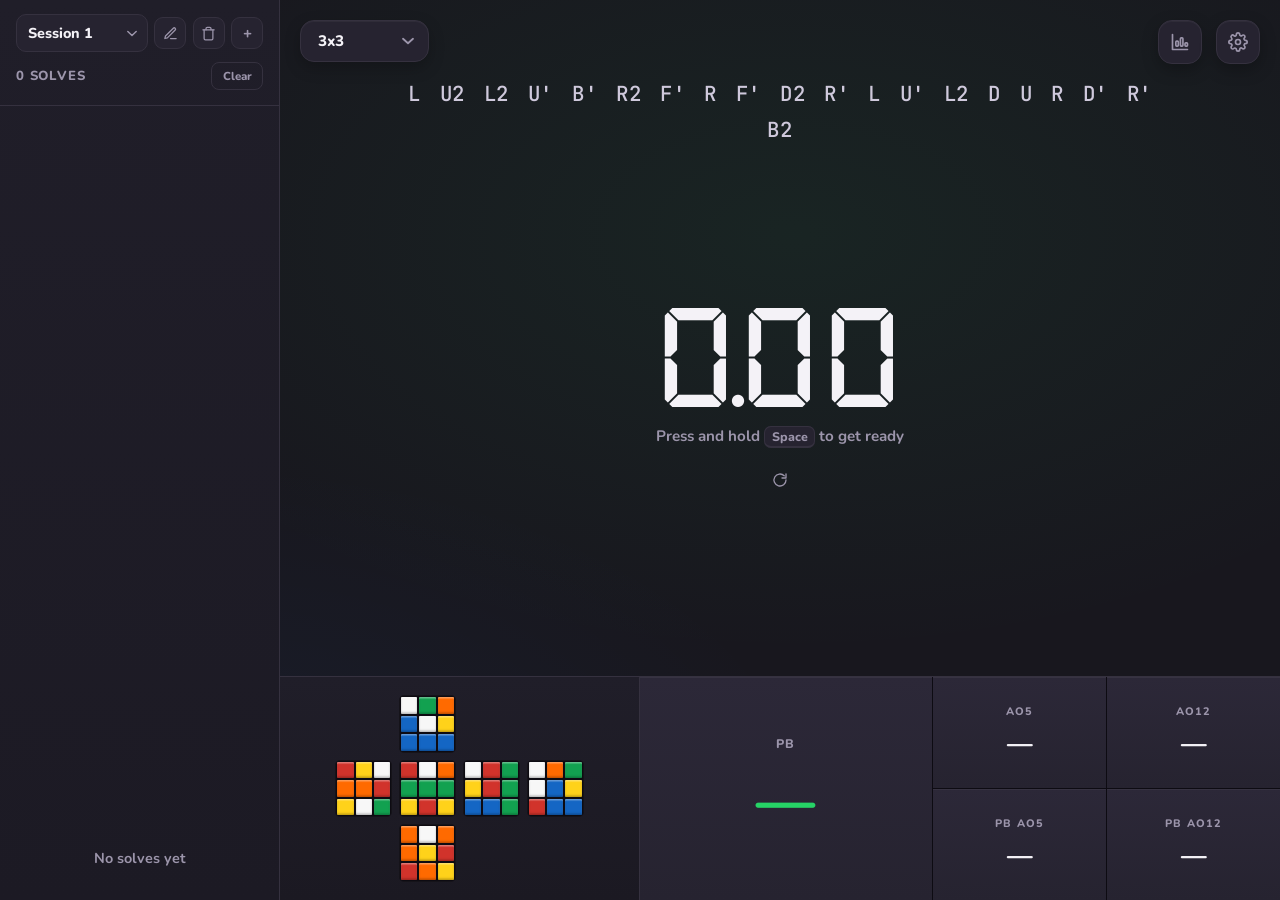
==== index.html @ 226c6c63 "Add Pyraminx and Skewb scramble previews Both use permutation engines derived from a geometric 3D mo" ====
<!DOCTYPE html>
<html lang="en">
<head>
  <meta charset="UTF-8" />
  <meta name="viewport" content="width=device-width, initial-scale=1.0" />
  <meta name="theme-color" content="#18171e" />
  <title>Cube Timer</title>
  <link rel="icon" href="data:image/svg+xml,%3Csvg xmlns='http://www.w3.org/2000/svg' viewBox='0 0 32 32'%3E%3Crect width='32' height='32' rx='7' fill='%2318171e'/%3E%3Crect x='6' y='6' width='8.5' height='8.5' rx='2' fill='%23e5463b'/%3E%3Crect x='17.5' y='6' width='8.5' height='8.5' rx='2' fill='%2318b45f'/%3E%3Crect x='6' y='17.5' width='8.5' height='8.5' rx='2' fill='%232b7fff'/%3E%3Crect x='17.5' y='17.5' width='8.5' height='8.5' rx='2' fill='%23ffd21a'/%3E%3C/svg%3E" />
  <link rel="preconnect" href="https://fonts.googleapis.com" />
  <link rel="preconnect" href="https://fonts.gstatic.com" crossorigin />
  <link href="https://fonts.googleapis.com/css2?family=JetBrains+Mono:wght@400;500&family=Nunito:wght@400;600;700;800;900&display=swap" rel="stylesheet" />
  <link rel="stylesheet" href="style.css?v=20" />
</head>
<body>
  <!-- Stats page link -->
  <a class="stats-link" href="stats.html" aria-label="Statistics" title="Statistics">
    <svg viewBox="0 0 24 24" fill="none" stroke-width="2" stroke-linecap="round" stroke-linejoin="round"><path d="M3 3v18h18"/><rect x="7" y="11" width="3" height="6" rx="1"/><rect x="12.5" y="7" width="3" height="10" rx="1"/><rect x="18" y="13" width="3" height="4" rx="1"/></svg>
  </a>

  <!-- Options -->
  <button class="settings-toggle" id="settings-toggle" type="button" aria-label="Options" title="Options">
    <svg viewBox="0 0 24 24" fill="none" stroke-width="2" stroke-linecap="round" stroke-linejoin="round"><circle cx="12" cy="12" r="3"/><path d="M19.4 15a1.65 1.65 0 0 0 .33 1.82l.06.06a2 2 0 1 1-2.83 2.83l-.06-.06a1.65 1.65 0 0 0-1.82-.33 1.65 1.65 0 0 0-1 1.51V21a2 2 0 0 1-4 0v-.09A1.65 1.65 0 0 0 9 19.4a1.65 1.65 0 0 0-1.82.33l-.06.06a2 2 0 1 1-2.83-2.83l.06-.06a1.65 1.65 0 0 0 .33-1.82 1.65 1.65 0 0 0-1.51-1H3a2 2 0 0 1 0-4h.09A1.65 1.65 0 0 0 4.6 9a1.65 1.65 0 0 0-.33-1.82l-.06-.06a2 2 0 1 1 2.83-2.83l.06.06a1.65 1.65 0 0 0 1.82.33H9a1.65 1.65 0 0 0 1-1.51V3a2 2 0 0 1 4 0v.09a1.65 1.65 0 0 0 1 1.51 1.65 1.65 0 0 0 1.82-.33l.06-.06a2 2 0 1 1 2.83 2.83l-.06.06a1.65 1.65 0 0 0-.33 1.82V9a1.65 1.65 0 0 0 1.51 1H21a2 2 0 0 1 0 4h-.09a1.65 1.65 0 0 0-1.51 1z"/></svg>
  </button>
  <div class="modal-backdrop settings-modal" id="settings-panel" hidden>
    <div class="modal" role="dialog" aria-modal="true">
      <button class="modal-close" id="settings-close" type="button" aria-label="Close">×</button>
      <h2 class="modal-title">Options</h2>

      <div class="opt-group">
        <span class="opt-group-label">Input</span>
        <label class="opt">
          <span>Manual time entry</span>
          <input type="checkbox" id="opt-manual" />
          <span class="switch"></span>
        </label>
      </div>

      <div class="opt-group">
        <span class="opt-group-label">Solving</span>
        <label class="opt">
          <span>Hide interface during solve</span>
          <input type="checkbox" id="opt-hide-ui" />
          <span class="switch"></span>
        </label>
        <label class="opt">
          <span>Hide timer during solve</span>
          <input type="checkbox" id="opt-hide-timer" />
          <span class="switch"></span>
        </label>
      </div>

      <div class="opt-group">
        <span class="opt-group-label">Statistics</span>
        <label class="opt">
          <span>Show Ao50</span>
          <input type="checkbox" id="opt-show-ao50" />
          <span class="switch"></span>
        </label>
        <label class="opt">
          <span>Show Ao100</span>
          <input type="checkbox" id="opt-show-ao100" />
          <span class="switch"></span>
        </label>
      </div>
    </div>
  </div>

  <!-- Left sidebar: solves -->
  <aside class="sidebar" id="sidebar" aria-label="Solve history">
    <div class="sidebar-header">
      <div class="session-row">
        <select class="session-select" id="session-select" aria-label="Session"></select>
        <button class="session-btn" id="session-rename" type="button" title="Rename session" aria-label="Rename session">
          <svg viewBox="0 0 24 24" fill="none" stroke-width="2" stroke-linecap="round" stroke-linejoin="round"><path d="M12 20h9"/><path d="M16.5 3.5a2.12 2.12 0 0 1 3 3L7 19l-4 1 1-4z"/></svg>
        </button>
        <button class="session-btn danger" id="session-delete" type="button" title="Delete session" aria-label="Delete session">
          <svg viewBox="0 0 24 24" fill="none" stroke-width="2" stroke-linecap="round" stroke-linejoin="round"><path d="M3 6h18"/><path d="M8 6V4a2 2 0 0 1 2-2h4a2 2 0 0 1 2 2v2m3 0v14a2 2 0 0 1-2 2H7a2 2 0 0 1-2-2V6"/></svg>
        </button>
        <button class="session-btn" id="session-new" type="button" title="New session" aria-label="New session">+</button>
      </div>
      <div class="sidebar-sub">
        <span class="sidebar-count"><span id="sidebar-count">0</span> solves</span>
        <button class="clear-all" id="clear-all" type="button">Clear</button>
      </div>
    </div>
    <ul class="solve-list" id="solve-list"></ul>
    <p class="solve-empty" id="solve-empty">No solves yet</p>
  </aside>

  <div class="main-col">
    <main class="app">
      <select class="puzzle-select" id="puzzle-select" aria-label="Puzzle"></select>
      <section class="scramble" id="scramble" aria-label="Scramble"></section>

      <div class="timer-wrap">
        <div class="timer" id="timer">0.00</div>
        <p class="hint" id="hint">Press and hold <kbd>Space</kbd> to get ready</p>
        <div class="manual-entry" id="manual-entry">
          <input class="manual-input" id="manual-input" type="text" inputmode="decimal" autocomplete="off" placeholder="0.00" aria-label="Enter time" />
          <span class="manual-hint">Type a time, press <kbd>Enter</kbd> · e.g. 3415 → 34.15</span>
        </div>
        <button class="new-scramble" id="new-scramble" type="button" aria-label="New scramble" title="New scramble">
        <svg viewBox="0 0 24 24" fill="none" stroke-width="2" stroke-linecap="round" stroke-linejoin="round"><path d="M21 12a9 9 0 1 1-2.64-6.36"/><path d="M21 3v6h-6"/></svg>
      </button>
      </div>
    </main>

    <!-- Bottom dock -->
    <footer class="dock">
      <!-- Section 1: cube preview -->
      <section class="dock-preview" aria-label="Scramble preview">
        <div class="preview-inner" id="preview"></div>
      </section>

      <!-- Section 2: stats -->
      <section class="dock-stats" aria-label="Statistics">
        <div class="stat stat-pb" style="--outline: var(--c-F)">
          <span class="stat-label">PB</span>
          <span class="stat-value" id="stat-best">—</span>
        </div>
        <div class="stat-grid" id="stat-grid">
          <div class="stat" style="--outline: var(--c-B)">
            <span class="stat-label">ao5</span>
            <span class="stat-value" id="stat-ao5">—</span>
          </div>
          <div class="stat" style="--outline: var(--c-L)">
            <span class="stat-label">ao12</span>
            <span class="stat-value" id="stat-ao12">—</span>
          </div>
          <div class="stat card-ao50" style="--outline: var(--c-D)">
            <span class="stat-label">ao50</span>
            <span class="stat-value" id="stat-ao50">—</span>
          </div>
          <div class="stat card-ao100" style="--outline: var(--c-R)">
            <span class="stat-label">ao100</span>
            <span class="stat-value" id="stat-ao100">—</span>
          </div>
          <div class="stat" style="--outline: var(--c-B)">
            <span class="stat-label">PB ao5</span>
            <span class="stat-value" id="stat-pb-ao5">—</span>
          </div>
          <div class="stat" style="--outline: var(--c-L)">
            <span class="stat-label">PB ao12</span>
            <span class="stat-value" id="stat-pb-ao12">—</span>
          </div>
          <div class="stat card-ao50" style="--outline: var(--c-D)">
            <span class="stat-label">PB ao50</span>
            <span class="stat-value" id="stat-pb-ao50">—</span>
          </div>
          <div class="stat card-ao100" style="--outline: var(--c-R)">
            <span class="stat-label">PB ao100</span>
            <span class="stat-value" id="stat-pb-ao100">—</span>
          </div>
        </div>
      </section>
    </footer>
  </div>

  <!-- Scramble / preview modal -->
  <div class="modal-backdrop" id="scramble-modal" hidden>
    <div class="modal" role="dialog" aria-modal="true">
      <button class="modal-close" id="modal-close" type="button" aria-label="Close">×</button>
      <h3 class="modal-title" id="modal-title"></h3>
      <div class="modal-scramble" id="modal-scramble"></div>
      <div class="modal-preview" id="modal-preview"></div>
    </div>
  </div>

  <script src="script.js?v=16"></script>
</body>
</html>
---- style.css ----
@font-face {
  font-family: "DSEG7";
  src: url("fonts/DSEG7Classic-Bold.woff2") format("woff2");
  font-weight: 700;
  font-display: swap;
}

@font-face {
  font-family: "DSEG7";
  src: url("fonts/DSEG7Classic-Regular.woff2") format("woff2");
  font-weight: 400;
  font-display: swap;
}

:root {
  /* Warm charcoal surfaces */
  --bg: #18171e;
  --panel: #201e29;
  --card: #262330;
  --card-2: #2c2838;
  --border: #35313f;
  --border-strong: #4a4557;
  --fg: #f4f2f7;
  --muted: #9c95ab;

  --ready: #26d366;
  --running: #f4f2f7;
  --danger: #ff5c5c;
  --warn: #ffb020;

  --sidebar-w: 280px;
  --dock-h: 224px;

  /* Cube colors (also used as playful accents) */
  --c-U: #f7f7f7;
  --c-R: #e5463b;
  --c-F: #18b45f;
  --c-D: #ffd21a;
  --c-L: #ff7a1a;
  --c-B: #2b7fff;

  --bounce: cubic-bezier(0.34, 1.56, 0.64, 1);
}

* {
  box-sizing: border-box;
  margin: 0;
  padding: 0;
}

html, body {
  height: 100%;
}

body {
  color: var(--fg);
  font-family: "Nunito", -apple-system, BlinkMacSystemFont, "Segoe UI", Roboto, sans-serif;
  font-weight: 600;
  -webkit-font-smoothing: antialiased;
  user-select: none;
  display: flex;
  height: 100vh;
  background:
    radial-gradient(1100px 620px at 62% 26%, rgba(38, 211, 102, 0.07), transparent 68%),
    radial-gradient(900px 500px at 15% 90%, rgba(43, 127, 255, 0.06), transparent 70%),
    var(--bg);
}

/* ---------- Icon buttons (shared) ---------- */
.icon-btn svg,
.settings-toggle svg,
.new-scramble svg {
  width: 20px;
  height: 20px;
  stroke: currentColor;
}

/* ---------- Top-right buttons ---------- */
.settings-toggle,
.stats-link {
  position: fixed;
  top: 1.25rem;
  width: 44px;
  height: 44px;
  background: var(--card);
  border: 1px solid var(--border);
  border-radius: 14px;
  color: var(--muted);
  cursor: pointer;
  display: flex;
  align-items: center;
  justify-content: center;
  z-index: 40;
  box-shadow: 0 6px 16px rgba(0, 0, 0, 0.25), inset 0 1px 0 rgba(255, 255, 255, 0.04);
  transition: color 0.2s ease, border-color 0.2s ease, transform 0.35s ease, background 0.2s ease;
}

.settings-toggle { right: 1.25rem; }
.stats-link { right: 4.85rem; }

.stats-link svg { width: 20px; height: 20px; stroke: currentColor; }

.stats-link:hover {
  color: var(--fg);
  border-color: var(--border-strong);
  background: var(--card-2);
  transform: translateY(-2px);
}

.settings-toggle:hover {
  color: var(--fg);
  border-color: var(--border-strong);
  background: var(--card-2);
  transform: rotate(45deg);
}

@keyframes pop {
  from { opacity: 0; transform: translateY(-6px) scale(0.97); }
  to { opacity: 1; transform: none; }
}

.opt-group {
  margin-bottom: 1.25rem;
}

.opt-group:last-child {
  margin-bottom: 0;
}

.opt-group-label {
  display: block;
  font-size: 0.68rem;
  font-weight: 800;
  text-transform: uppercase;
  letter-spacing: 0.13em;
  color: var(--muted);
  opacity: 0.7;
  margin-bottom: 0.15rem;
}

.opt {
  display: flex;
  align-items: center;
  justify-content: space-between;
  gap: 1rem;
  padding: 0.55rem 0;
  font-size: 0.92rem;
  font-weight: 700;
  cursor: pointer;
}

.opt input {
  position: absolute;
  opacity: 0;
  pointer-events: none;
}

.opt .switch {
  flex-shrink: 0;
  width: 40px;
  height: 23px;
  background: var(--border);
  border-radius: 999px;
  position: relative;
  transition: background 0.2s ease;
}

.opt .switch::after {
  content: "";
  position: absolute;
  top: 2px;
  left: 2px;
  width: 19px;
  height: 19px;
  background: var(--fg);
  border-radius: 50%;
  transition: transform 0.2s var(--bounce);
}

.opt input:checked + .switch {
  background: var(--ready);
}

.opt input:checked + .switch::after {
  transform: translateX(17px);
}

/* ---------- Left sidebar (solves) ---------- */
.sidebar {
  width: var(--sidebar-w);
  flex-shrink: 0;
  height: 100%;
  background: linear-gradient(180deg, var(--panel), #1c1a24);
  border-right: 1px solid var(--border);
  display: flex;
  flex-direction: column;
}

.sidebar-header {
  display: flex;
  flex-direction: column;
  gap: 0.6rem;
  padding: 0.9rem 1rem;
  border-bottom: 1px solid var(--border);
}

.session-row {
  display: flex;
  align-items: center;
  gap: 0.4rem;
}

.session-select {
  flex: 1;
  min-width: 0;
  appearance: none;
  -webkit-appearance: none;
  background-color: var(--card);
  color: var(--fg);
  border: 1px solid var(--border);
  border-radius: 10px;
  padding: 0.5rem 1.9rem 0.5rem 0.7rem;
  font-size: 0.9rem;
  font-weight: 800;
  font-family: inherit;
  cursor: pointer;
  text-overflow: ellipsis;
  background-image: url("data:image/svg+xml;utf8,<svg xmlns='http://www.w3.org/2000/svg' viewBox='0 0 12 8' fill='none' stroke='%239c95ab' stroke-width='1.8' stroke-linecap='round' stroke-linejoin='round'><path d='M1 1.75 6 6.25 11 1.75'/></svg>");
  background-repeat: no-repeat;
  background-position: right 0.6rem center;
  background-size: 0.65rem;
  transition: border-color 0.15s ease;
}

.session-select:hover {
  border-color: var(--border-strong);
}

.session-btn {
  flex-shrink: 0;
  width: 32px;
  height: 32px;
  display: flex;
  align-items: center;
  justify-content: center;
  background: var(--card);
  border: 1px solid var(--border);
  border-radius: 9px;
  color: var(--muted);
  font-size: 0.95rem;
  font-weight: 800;
  font-family: inherit;
  line-height: 1;
  cursor: pointer;
  transition: color 0.15s ease, border-color 0.15s ease, background 0.15s ease;
}

.session-btn:hover {
  color: var(--fg);
  border-color: var(--border-strong);
  background: var(--card-2);
}

.session-btn.danger:hover {
  color: var(--danger);
  border-color: var(--danger);
}

.session-btn svg {
  width: 15px;
  height: 15px;
  stroke: currentColor;
}

.sidebar-sub {
  display: flex;
  align-items: center;
  justify-content: space-between;
}

.sidebar-count {
  color: var(--muted);
  font-size: 0.82rem;
  font-weight: 800;
  text-transform: uppercase;
  letter-spacing: 0.06em;
}

.clear-all {
  background: none;
  border: 1px solid var(--border);
  color: var(--muted);
  border-radius: 8px;
  padding: 0.32rem 0.65rem;
  font-size: 0.72rem;
  font-weight: 800;
  font-family: inherit;
  cursor: pointer;
  transition: color 0.15s ease, border-color 0.15s ease, background 0.15s ease;
}

.clear-all:hover {
  color: var(--danger);
  border-color: var(--danger);
  background: rgba(255, 92, 92, 0.08);
}

.solve-list {
  list-style: none;
  overflow-y: auto;
  flex: 1;
  padding: 0.5rem;
}

.solve-item {
  display: flex;
  align-items: center;
  gap: 0.4rem;
  padding: 0.35rem 0.5rem;
  border-radius: 10px;
  font-variant-numeric: tabular-nums;
  transition: background 0.14s ease;
}

.solve-item:hover {
  background: rgba(255, 255, 255, 0.035);
}

.solve-index {
  color: var(--muted);
  font-size: 0.78rem;
  font-weight: 700;
  width: 2rem;
  flex-shrink: 0;
}

.solve-time {
  font-weight: 800;
  font-size: 1rem;
  flex: 1;
}

.solve-time.dnf {
  color: var(--muted);
}

.solve-actions {
  display: flex;
  gap: 0.25rem;
}

.solve-actions button {
  background: none;
  border: 1px solid var(--border);
  color: var(--muted);
  border-radius: 7px;
  padding: 0.12rem 0.4rem;
  font-size: 0.68rem;
  font-weight: 800;
  font-family: inherit;
  line-height: 1.4;
  cursor: pointer;
  transition: color 0.12s ease, border-color 0.12s ease, background 0.12s ease, transform 0.12s ease;
}

.solve-actions button:hover {
  border-color: var(--border-strong);
  color: var(--fg);
  transform: translateY(-1px);
}

.solve-actions button.pen.active {
  border-color: var(--warn);
  color: var(--warn);
  background: rgba(255, 176, 32, 0.1);
}

.solve-actions button.dnf.active {
  border-color: var(--danger);
  color: var(--danger);
  background: rgba(255, 92, 92, 0.1);
}

.solve-actions button.del:hover {
  border-color: var(--danger);
  color: var(--danger);
}

.solve-empty {
  color: var(--muted);
  text-align: center;
  padding: 2rem 1.25rem;
  font-size: 0.9rem;
  font-weight: 700;
}

/* ---------- Main column ---------- */
.main-col {
  flex: 1;
  min-width: 0;
  display: flex;
  flex-direction: column;
}

.app {
  flex: 1;
  min-height: 0;
  display: flex;
  flex-direction: column;
  align-items: center;
  padding: 1.25rem 1.5rem;
  position: relative;
}

/* Puzzle selector */
.puzzle-select {
  position: absolute;
  top: 1.25rem;
  left: 1.25rem;
  appearance: none;
  -webkit-appearance: none;
  background-color: var(--card);
  color: var(--fg);
  border: 1px solid var(--border);
  border-radius: 14px;
  padding: 0.62rem 2.3rem 0.62rem 1.05rem;
  font-size: 0.95rem;
  font-weight: 800;
  font-family: inherit;
  cursor: pointer;
  box-shadow: 0 6px 16px rgba(0, 0, 0, 0.22), inset 0 1px 0 rgba(255, 255, 255, 0.04);
  background-image: url("data:image/svg+xml;utf8,<svg xmlns='http://www.w3.org/2000/svg' viewBox='0 0 12 8' fill='none' stroke='%239c95ab' stroke-width='1.8' stroke-linecap='round' stroke-linejoin='round'><path d='M1 1.75 6 6.25 11 1.75'/></svg>");
  background-repeat: no-repeat;
  background-position: right 0.85rem center;
  background-size: 0.72rem;
  transition: border-color 0.18s ease, background-color 0.18s ease, box-shadow 0.18s ease, transform 0.18s var(--bounce);
}

.puzzle-select:hover {
  border-color: var(--border-strong);
  background-color: var(--card-2);
  transform: translateY(-1px);
}

.puzzle-select:focus-visible {
  outline: none;
  border-color: var(--ready);
  box-shadow: 0 0 0 3px rgba(38, 211, 102, 0.2);
}

.puzzle-select option {
  background: var(--panel);
  color: var(--fg);
  font-weight: 600;
}

/* Scramble */
.scramble {
  margin-top: 3.5rem;
  width: min(82vw, 780px);
  flex-shrink: 0;
  max-height: 42vh;
  overflow-y: auto;
  text-align: center;
  font-family: "JetBrains Mono", "SF Mono", ui-monospace, "Menlo", monospace;
  font-size: clamp(0.9rem, 2.1vw, 1.3rem);
  font-weight: 500;
  letter-spacing: 0.03em;
  line-height: 1.75;
  color: #cfc9dc;
  word-spacing: 0.3em;
}

.scramble .move {
  display: inline-block;
}

/* Timer */
.timer-wrap {
  flex: 1;
  display: flex;
  flex-direction: column;
  align-items: center;
  justify-content: center;
  gap: 1.15rem;
}

.timer {
  font-family: "DSEG7", ui-monospace, monospace;
  font-weight: 700;
  font-size: clamp(2.4rem, 9vw, 6.2rem);
  line-height: 1;
  letter-spacing: 0.02em;
  color: var(--fg);
  transition: color 0.12s ease;
}

.timer.ready {
  color: var(--ready);
}

.timer.running {
  color: var(--running);
}

.timer.solve-label {
  font-family: "Nunito", sans-serif;
  color: var(--muted);
  font-size: clamp(2rem, 7vw, 5rem);
  font-weight: 800;
  letter-spacing: 0.03em;
}

.hint {
  color: var(--muted);
  font-size: 0.95rem;
  font-weight: 700;
  min-height: 1.2em;
}

/* Manual time entry */
.manual-entry {
  display: none;
  flex-direction: column;
  align-items: center;
  gap: 0.6rem;
}

body.manual .manual-entry {
  display: flex;
}

body.manual .hint {
  display: none;
}

.manual-input {
  font-family: "JetBrains Mono", ui-monospace, monospace;
  font-size: 1.5rem;
  font-weight: 600;
  text-align: center;
  letter-spacing: 0.08em;
  width: 220px;
  max-width: 70vw;
  color: var(--fg);
  background: var(--card);
  border: 1px solid var(--border);
  border-radius: 12px;
  padding: 0.6rem 1rem;
  transition: border-color 0.15s ease, box-shadow 0.15s ease;
}

.manual-input::placeholder {
  color: var(--muted);
  opacity: 0.5;
}

.manual-input:focus {
  outline: none;
  border-color: var(--ready);
  box-shadow: 0 0 0 3px rgba(38, 211, 102, 0.2);
}

.manual-hint {
  color: var(--muted);
  font-size: 0.85rem;
  font-weight: 700;
}

.manual-input.shake {
  animation: shake 0.32s ease;
  border-color: var(--danger);
}

@keyframes shake {
  0%, 100% { transform: translateX(0); }
  20%, 60% { transform: translateX(-6px); }
  40%, 80% { transform: translateX(6px); }
}

kbd {
  background: var(--card);
  border: 1px solid var(--border);
  border-bottom-width: 2px;
  border-radius: 7px;
  padding: 0.12em 0.5em;
  font-family: inherit;
  font-weight: 800;
  font-size: 0.82em;
}

/* New scramble icon button — bare icon, no chrome */
.new-scramble {
  background: none;
  color: var(--muted);
  border: none;
  box-shadow: none;
  width: 32px;
  height: 32px;
  cursor: pointer;
  display: flex;
  align-items: center;
  justify-content: center;
  transition: color 0.18s ease, transform 0.5s var(--bounce);
}

.new-scramble svg {
  width: 16px;
  height: 16px;
}

.new-scramble:hover {
  color: var(--fg);
  transform: rotate(-180deg);
}

.new-scramble:active {
  transform: rotate(-180deg) scale(0.9);
}

/* ---------- Bottom dock ---------- */
.dock {
  flex-shrink: 0;
  height: var(--dock-h);
  display: flex;
  border-top: 1px solid var(--border);
  background: linear-gradient(180deg, var(--panel), #1b1922);
}

/* Section 1: cube preview */
.dock-preview {
  width: 360px;
  flex-shrink: 0;
  border-right: 1px solid var(--border);
  display: flex;
  padding: 1.15rem 1.35rem;
  cursor: zoom-in;
}

.preview-inner {
  flex: 1;
  min-width: 0;
  min-height: 0;
  display: flex;
  align-items: center;
  justify-content: center;
  transition: transform 0.2s var(--bounce);
}

.dock-preview:hover .preview-inner {
  transform: scale(1.04);
}

.cube-net {
  height: 100%;
  aspect-ratio: 4 / 3;
  max-width: 100%;
  display: grid;
  grid-template-columns: repeat(4, 1fr);
  grid-template-rows: repeat(3, 1fr);
  gap: 7px;
}

/* SVG nets (Pyraminx / Skewb) — sized like the cube net; aspect-ratio set inline */
.pzl-net {
  height: 100%;
  max-width: 100%;
  margin: auto;
}

.pzl-net svg {
  width: 100%;
  height: 100%;
  display: block;
  overflow: visible;
}

.cube-net .face {
  display: grid;
  gap: 2px;
  padding: 2px;
  background: #0d0b12;
  border-radius: 5px;
  overflow: hidden;
  box-shadow: inset 0 0 0 1px rgba(255, 255, 255, 0.03);
}

.cube-net .sticker {
  border-radius: 1px; /* flat edges/corners so pieces read cleanly on big cubes */
  box-shadow: inset 0 1.5px 1px rgba(255, 255, 255, 0.35), inset 0 -1.5px 2px rgba(0, 0, 0, 0.25);
}

.no-preview {
  color: var(--muted);
  text-align: center;
  font-size: 0.95rem;
  font-weight: 800;
  display: flex;
  flex-direction: column;
  gap: 0.35rem;
  margin: auto;
}

.no-preview span {
  font-size: 0.78rem;
  font-weight: 600;
  opacity: 0.75;
}

/* Section 2: stats */
.dock-stats {
  flex: 1;
  display: flex;
  align-items: stretch;
  /* thin black dividers show through the gaps — only between cards, never on the outer edges */
  gap: 1.5px;
  padding: 0;
  background: #0d0b12;
}

.stat {
  --outline: var(--border);
  background: linear-gradient(180deg, var(--card-2), var(--card));
  padding: 0.85rem 1rem;
  display: flex;
  flex-direction: column;
  align-items: center;
  justify-content: center;
  gap: 0.45rem;
  box-shadow: inset 0 1px 0 rgba(255, 255, 255, 0.05);
  transition: background 0.2s ease;
}

.stat:hover {
  background: linear-gradient(180deg, var(--card-2), var(--card-2));
}

.stat-pb {
  flex: 1.5;
  gap: 0.6rem;
}

.stat-grid {
  flex: 2;
  display: grid;
  grid-template-columns: 1fr 1fr;
  grid-template-rows: 1fr 1fr;
  gap: 1.5px;
  background: #0d0b12;
}

.stat-grid .card-ao50,
.stat-grid .card-ao100 {
  display: none;
}

.stat-grid.show-ao50 .card-ao50 {
  display: flex;
}

.stat-grid.show-ao100 .card-ao100 {
  display: flex;
}

.stat-grid[data-cols="3"] {
  grid-template-columns: repeat(3, 1fr);
}

.stat-grid[data-cols="4"] {
  grid-template-columns: repeat(4, 1fr);
}

.stat-grid[data-cols="3"] .stat-label,
.stat-grid[data-cols="4"] .stat-label {
  font-size: 0.6rem;
  letter-spacing: 0.05em;
  white-space: nowrap;
}

.stat-label {
  color: var(--muted);
  font-size: 0.68rem;
  font-weight: 800;
  text-transform: uppercase;
  letter-spacing: 0.11em;
}

.stat-value {
  font-variant-numeric: tabular-nums;
  font-feature-settings: "tnum" 1;
  font-size: 1.6rem;
  font-weight: 800;
}

.stat-pb .stat-label {
  font-size: 0.78rem;
}

.stat-pb .stat-value {
  font-size: clamp(2.2rem, 4.6vw, 3.8rem);
  color: var(--ready);
}

/* ---------- Scramble / preview modal ---------- */
.modal-backdrop {
  position: fixed;
  inset: 0;
  background: rgba(10, 8, 14, 0.72);
  display: flex;
  align-items: center;
  justify-content: center;
  padding: 1.5rem;
  z-index: 60;
  backdrop-filter: blur(4px);
}

.modal-backdrop[hidden] {
  display: none;
}

.modal {
  position: relative;
  background: linear-gradient(180deg, var(--card-2), var(--card));
  border: 1px solid var(--border);
  border-radius: 20px;
  padding: 1.6rem 1.85rem 1.9rem;
  width: min(92vw, 470px);
  box-shadow: 0 28px 60px rgba(0, 0, 0, 0.55), inset 0 1px 0 rgba(255, 255, 255, 0.05);
  animation: pop 0.2s var(--bounce);
}

.modal-close {
  position: absolute;
  top: 0.85rem;
  right: 1rem;
  background: none;
  border: none;
  color: var(--muted);
  font-size: 1.5rem;
  line-height: 1;
  cursor: pointer;
  transition: color 0.15s ease, transform 0.15s ease;
}

.modal-close:hover {
  color: var(--fg);
  transform: scale(1.15);
}

.modal-title {
  font-size: 1.05rem;
  font-weight: 800;
  margin-bottom: 1rem;
  padding-right: 1.5rem;
}

.modal-scramble {
  font-family: "JetBrains Mono", "SF Mono", ui-monospace, "Menlo", monospace;
  font-size: 0.95rem;
  font-weight: 500;
  line-height: 1.75;
  letter-spacing: 0.03em;
  word-spacing: 0.28em;
  color: #cfc9dc;
  text-align: center;
  max-height: 30vh;
  overflow-y: auto;
}

.modal-preview {
  height: 250px;
  margin-top: 1.4rem;
  display: flex;
  align-items: center;
  justify-content: center;
}

.modal-preview:empty {
  display: none;
}

/* Clickable affordances */
.solve-main {
  display: flex;
  align-items: center;
  gap: 0.4rem;
  flex: 1;
  cursor: pointer;
  border-radius: 8px;
  padding: 0.15rem 0.3rem;
  margin: -0.15rem -0.3rem;
}

/* ---------- Confetti (new PB celebration) ---------- */
.confetti-canvas {
  position: fixed;
  inset: 0;
  width: 100%;
  height: 100%;
  pointer-events: none;
  z-index: 100;
}

/* ---------- Focus mode (hide interface while solving) ---------- */
body.solving .sidebar,
body.solving .dock,
body.solving .scramble,
body.solving .puzzle-select,
body.solving .new-scramble,
body.solving .hint,
body.solving .settings-toggle,
body.solving .stats-link,
body.solving .settings-modal {
  display: none;
}

/* ---------- Responsive ---------- */
@media (max-width: 820px) {
  body {
    flex-direction: column;
    height: auto;
    min-height: 100vh;
  }
  .sidebar {
    width: 100%;
    height: 180px;
    order: 3;
    border-right: none;
    border-top: 1px solid var(--border);
  }
  .main-col {
    order: 1;
  }
  .dock {
    flex-direction: column;
    height: auto;
  }
  .dock-preview {
    width: 100%;
    height: 180px;
    border-right: none;
    border-bottom: 1px solid var(--border);
  }
  .stat {
    padding: 0.6rem 0.5rem;
  }
  .stat-grid {
    gap: 1.5px;
  }
  .stat-grid[data-cols] {
    grid-template-columns: repeat(2, 1fr);
  }
  .stat-value {
    font-size: 1.15rem;
  }
  .stat-pb .stat-value {
    font-size: clamp(1.6rem, 8vw, 2.4rem);
  }
}
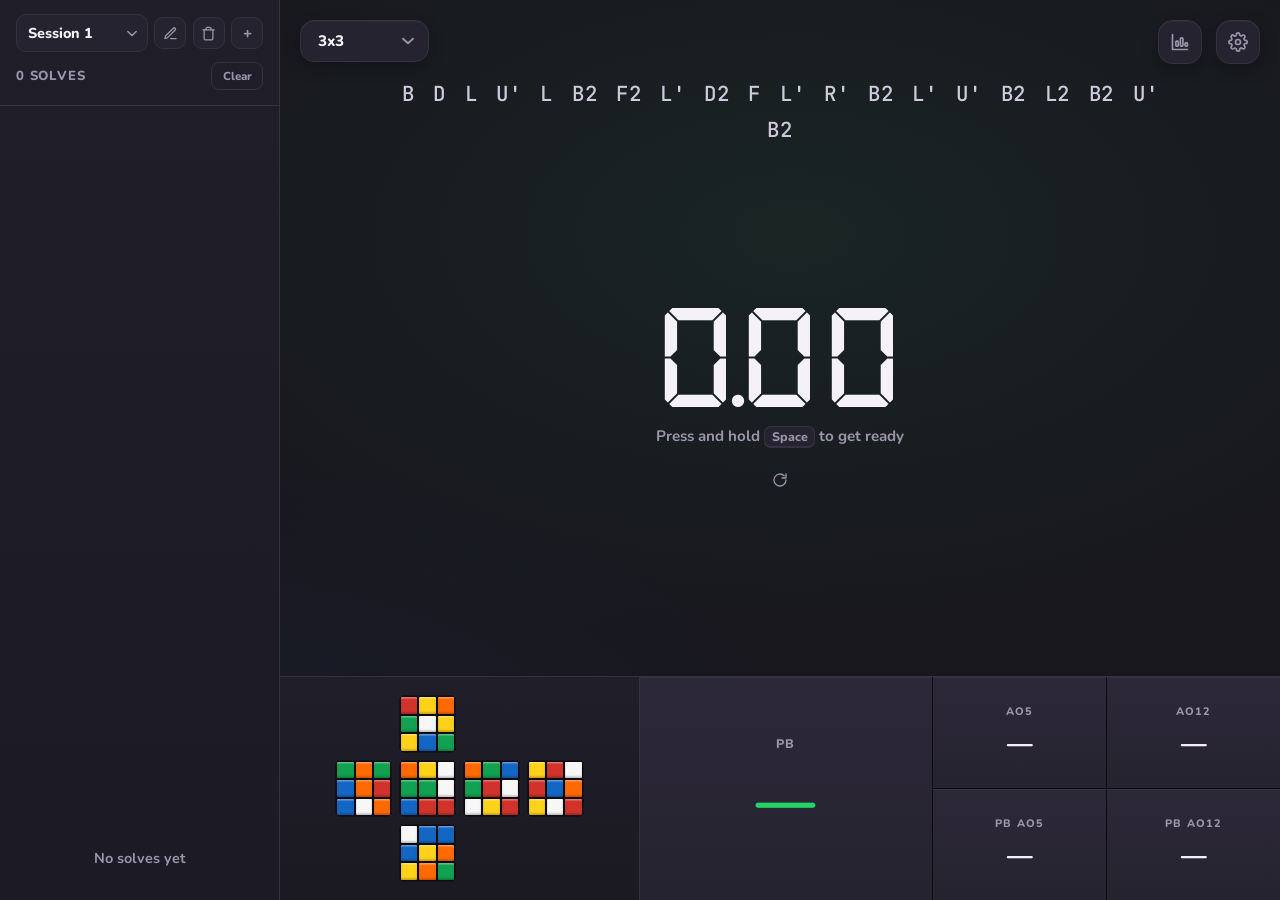
==== commit 265c6d94: "Pyraminx/Skewb previews: match cube-net tactile style Rounded, beveled stickers (top-light/bottom-da" ====
--- a/index.html
+++ b/index.html
@@ -166,6 +166,6 @@
     </div>
   </div>
 
-  <script src="script.js?v=16"></script>
+  <script src="script.js?v=17"></script>
 </body>
 </html>
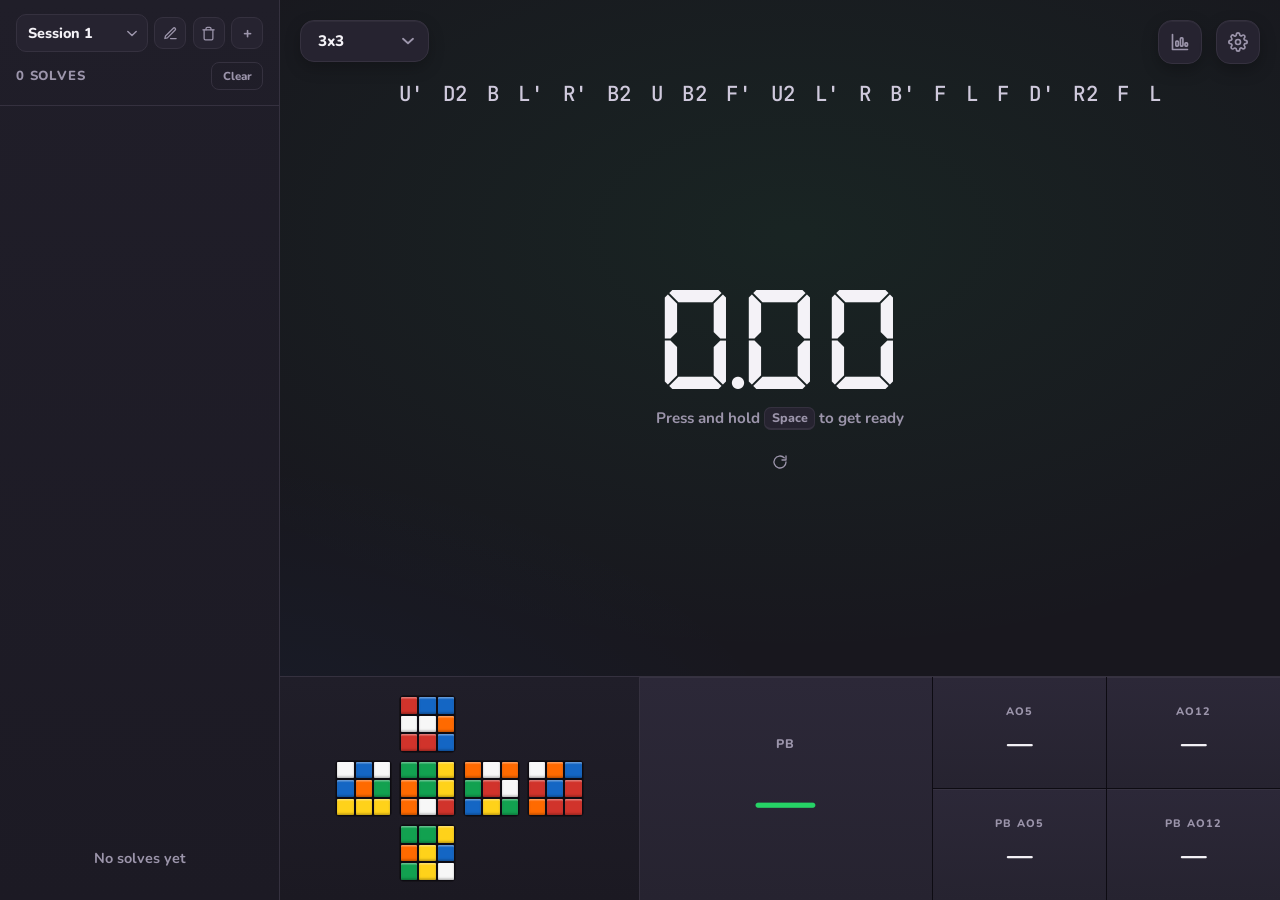
==== commit aff6d765: "Pyraminx preview: orient to green-front / yellow-bottom convention Re-derived the model with physica" ====
--- a/index.html
+++ b/index.html
@@ -166,6 +166,6 @@
     </div>
   </div>
 
-  <script src="script.js?v=17"></script>
+  <script src="script.js?v=18"></script>
 </body>
 </html>
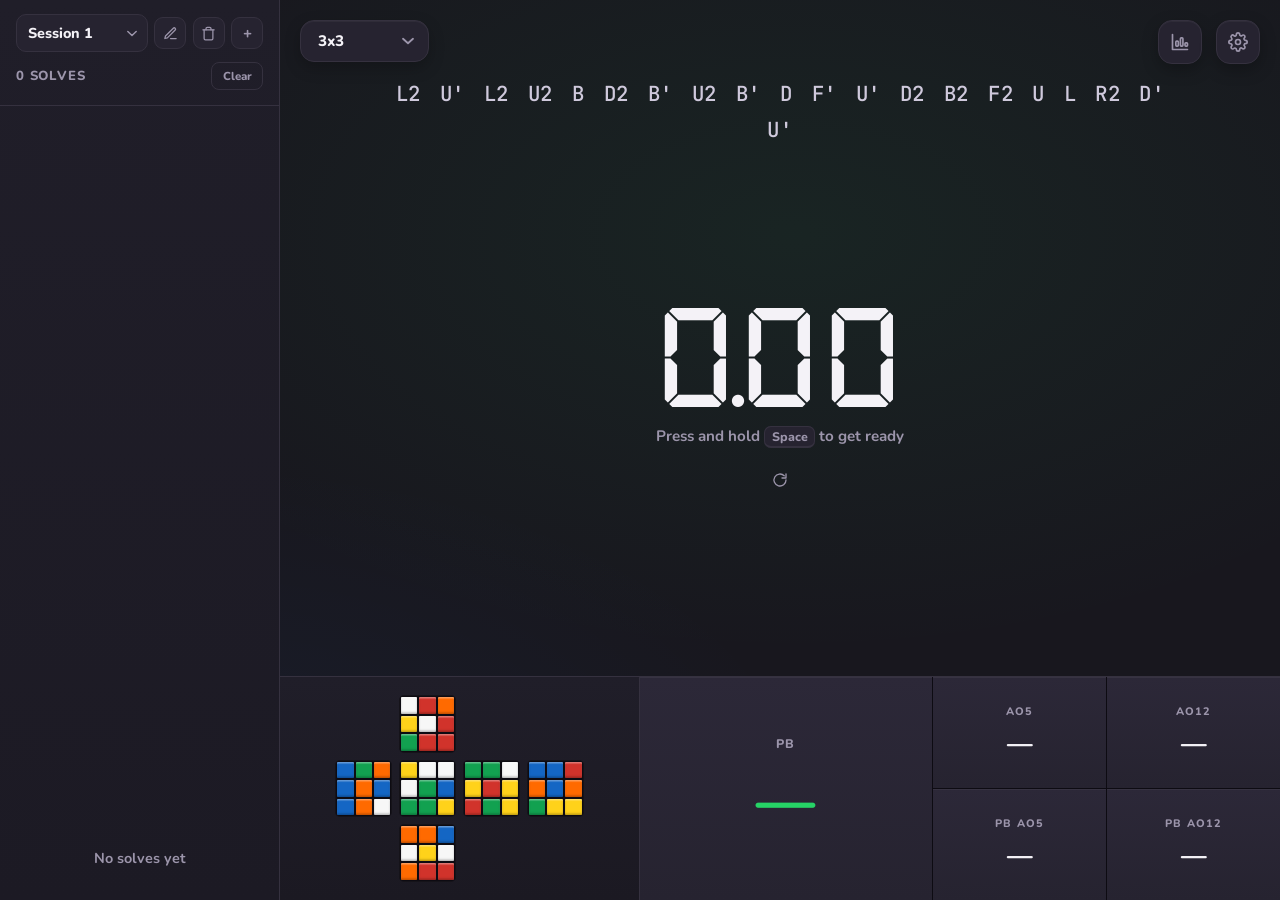
==== commit 8c4f2a7d: "Add data backup: export JSON and import-and-merge across devices New Data section in Options: "Expor" ====
--- a/index.html
+++ b/index.html
@@ -9,7 +9,7 @@
   <link rel="preconnect" href="https://fonts.googleapis.com" />
   <link rel="preconnect" href="https://fonts.gstatic.com" crossorigin />
   <link href="https://fonts.googleapis.com/css2?family=JetBrains+Mono:wght@400;500&family=Nunito:wght@400;600;700;800;900&display=swap" rel="stylesheet" />
-  <link rel="stylesheet" href="style.css?v=20" />
+  <link rel="stylesheet" href="style.css?v=21" />
 </head>
 <body>
   <!-- Stats page link -->
@@ -61,6 +61,17 @@
           <input type="checkbox" id="opt-show-ao100" />
           <span class="switch"></span>
         </label>
+      </div>
+
+      <div class="opt-group">
+        <span class="opt-group-label">Data</span>
+        <div class="data-row">
+          <button class="data-btn" id="data-export" type="button">Export backup</button>
+          <button class="data-btn" id="data-import" type="button">Import &amp; merge</button>
+        </div>
+        <p class="opt-note">Merge adds solves from another device without overwriting — duplicates are skipped, so you can combine your laptop and PC times.</p>
+        <p class="data-status" id="data-status" hidden></p>
+        <input type="file" id="data-import-input" accept="application/json,.json" hidden />
       </div>
     </div>
   </div>
@@ -166,6 +177,6 @@
     </div>
   </div>
 
-  <script src="script.js?v=18"></script>
+  <script src="script.js?v=19"></script>
 </body>
 </html>
--- a/style.css
+++ b/style.css
@@ -136,6 +136,51 @@
   color: var(--muted);
   opacity: 0.7;
   margin-bottom: 0.15rem;
+}
+
+/* Data (backup) controls */
+.data-row {
+  display: flex;
+  gap: 0.6rem;
+  margin-top: 0.55rem;
+}
+
+.data-btn {
+  flex: 1;
+  padding: 0.62rem 0.8rem;
+  border-radius: 10px;
+  background: var(--card);
+  color: var(--fg);
+  border: 1px solid var(--border);
+  font-family: inherit;
+  font-weight: 800;
+  font-size: 0.85rem;
+  cursor: pointer;
+  transition: border-color 0.15s ease, background 0.15s ease;
+}
+
+.data-btn:hover {
+  border-color: var(--border-strong);
+  background: var(--card-2);
+}
+
+.opt-note {
+  margin-top: 0.55rem;
+  font-size: 0.75rem;
+  font-weight: 600;
+  line-height: 1.45;
+  color: var(--muted);
+}
+
+.data-status {
+  margin-top: 0.5rem;
+  font-size: 0.8rem;
+  font-weight: 700;
+  color: var(--ready);
+}
+
+.data-status.err {
+  color: var(--danger);
 }
 
 .opt {
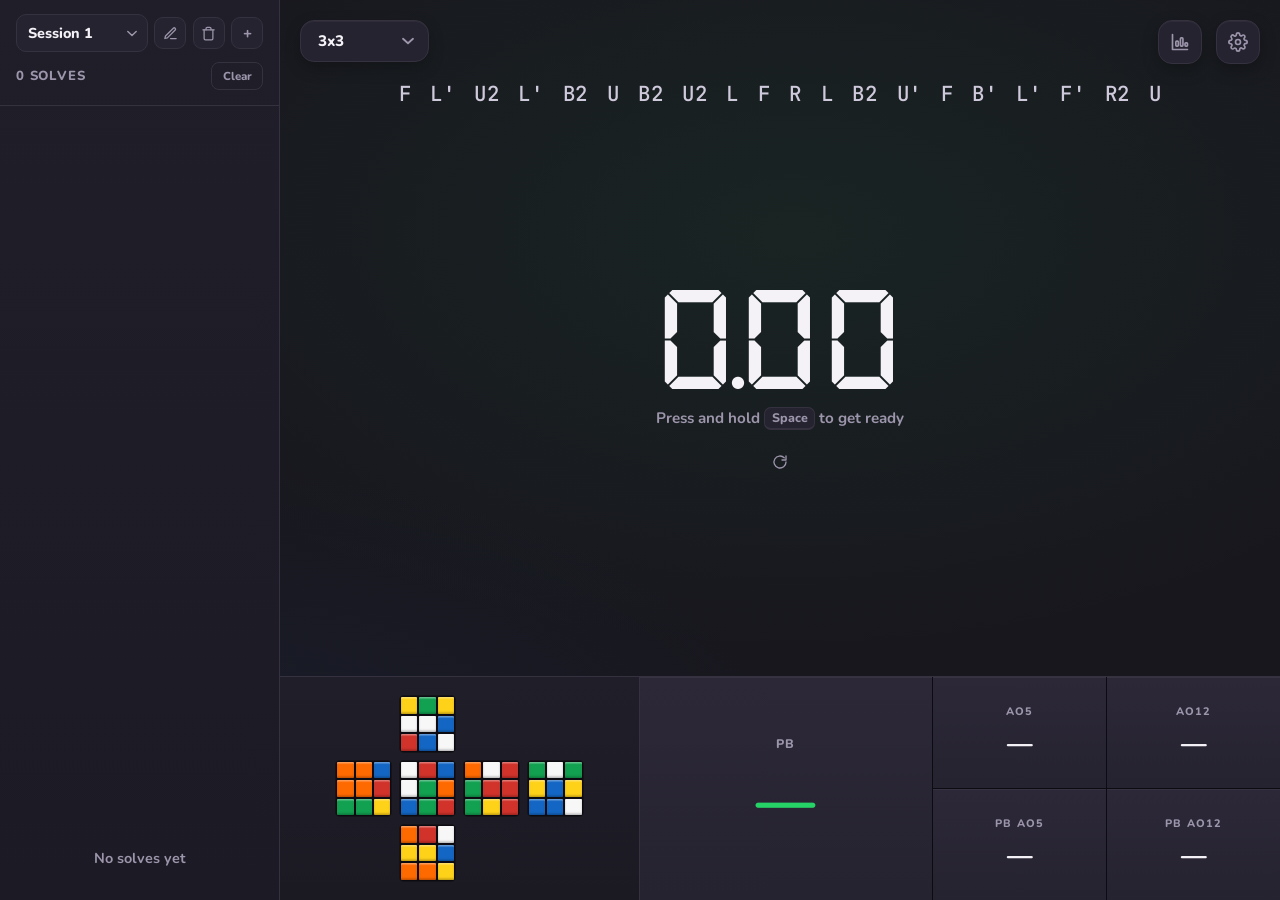
==== commit 3538f8f6: "Split backup import into separate Replace and Merge actions Import (replace) overwrites this device'" ====
--- a/index.html
+++ b/index.html
@@ -9,7 +9,7 @@
   <link rel="preconnect" href="https://fonts.googleapis.com" />
   <link rel="preconnect" href="https://fonts.gstatic.com" crossorigin />
   <link href="https://fonts.googleapis.com/css2?family=JetBrains+Mono:wght@400;500&family=Nunito:wght@400;600;700;800;900&display=swap" rel="stylesheet" />
-  <link rel="stylesheet" href="style.css?v=21" />
+  <link rel="stylesheet" href="style.css?v=22" />
 </head>
 <body>
   <!-- Stats page link -->
@@ -67,9 +67,12 @@
         <span class="opt-group-label">Data</span>
         <div class="data-row">
           <button class="data-btn" id="data-export" type="button">Export backup</button>
-          <button class="data-btn" id="data-import" type="button">Import &amp; merge</button>
         </div>
-        <p class="opt-note">Merge adds solves from another device without overwriting — duplicates are skipped, so you can combine your laptop and PC times.</p>
+        <div class="data-row">
+          <button class="data-btn" id="data-import" type="button">Import (replace)</button>
+          <button class="data-btn" id="data-merge" type="button">Merge</button>
+        </div>
+        <p class="opt-note"><strong>Merge</strong> combines another device's solves with yours — duplicates skipped, nothing overwritten. <strong>Import</strong> replaces everything on this device with the backup.</p>
         <p class="data-status" id="data-status" hidden></p>
         <input type="file" id="data-import-input" accept="application/json,.json" hidden />
       </div>
@@ -177,6 +180,6 @@
     </div>
   </div>
 
-  <script src="script.js?v=19"></script>
+  <script src="script.js?v=20"></script>
 </body>
 </html>
--- a/style.css
+++ b/style.css
@@ -170,6 +170,11 @@
   font-weight: 600;
   line-height: 1.45;
   color: var(--muted);
+}
+
+.opt-note strong {
+  color: var(--fg);
+  font-weight: 800;
 }
 
 .data-status {
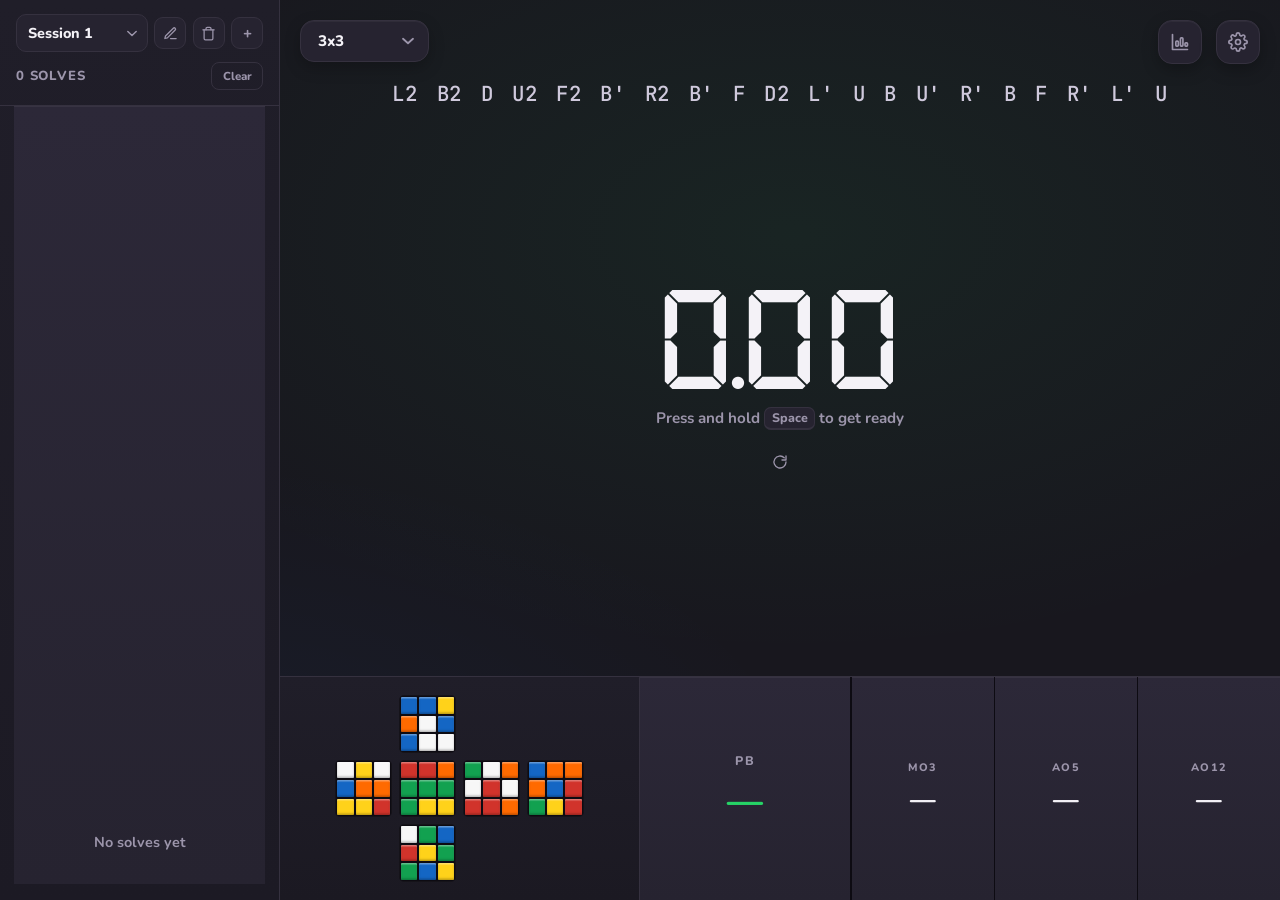
==== commit c21da56e: "Solve list overhaul, PB strip, mo3, hold-to-arm, and sidebar restyle - Solve list is a csTimer-style" ====
--- a/index.html
+++ b/index.html
@@ -9,7 +9,7 @@
   <link rel="preconnect" href="https://fonts.googleapis.com" />
   <link rel="preconnect" href="https://fonts.gstatic.com" crossorigin />
   <link href="https://fonts.googleapis.com/css2?family=JetBrains+Mono:wght@400;500&family=Nunito:wght@400;600;700;800;900&display=swap" rel="stylesheet" />
-  <link rel="stylesheet" href="style.css?v=22" />
+  <link rel="stylesheet" href="style.css?v=23" />
 </head>
 <body>
   <!-- Stats page link -->
@@ -51,6 +51,11 @@
 
       <div class="opt-group">
         <span class="opt-group-label">Statistics</span>
+        <label class="opt">
+          <span>Show mo3</span>
+          <input type="checkbox" id="opt-show-mo3" />
+          <span class="switch"></span>
+        </label>
         <label class="opt">
           <span>Show Ao50</span>
           <input type="checkbox" id="opt-show-ao50" />
@@ -97,8 +102,18 @@
         <button class="clear-all" id="clear-all" type="button">Clear</button>
       </div>
     </div>
-    <ul class="solve-list" id="solve-list"></ul>
-    <p class="solve-empty" id="solve-empty">No solves yet</p>
+    <div class="pb-averages" id="pb-averages">
+      <div class="pb-avg" id="pb-avg-mo3"><span class="pb-avg-label">PB mo3</span><span class="pb-avg-value" id="pb-mo3">—</span></div>
+      <div class="pb-avg"><span class="pb-avg-label">PB ao5</span><span class="pb-avg-value" id="pb-ao5">—</span></div>
+      <div class="pb-avg"><span class="pb-avg-label">PB ao12</span><span class="pb-avg-value" id="pb-ao12">—</span></div>
+    </div>
+    <div class="solve-panel">
+      <div class="solve-cols" id="solve-cols" aria-hidden="true">
+        <span>#</span><span>time</span><span>ao5</span><span>ao12</span>
+      </div>
+      <ul class="solve-list" id="solve-list"></ul>
+      <p class="solve-empty" id="solve-empty">No solves yet</p>
+    </div>
   </aside>
 
   <div class="main-col">
@@ -133,6 +148,10 @@
           <span class="stat-value" id="stat-best">—</span>
         </div>
         <div class="stat-grid" id="stat-grid">
+          <div class="stat card-mo3" style="--outline: var(--c-U)">
+            <span class="stat-label">mo3</span>
+            <span class="stat-value" id="stat-mo3">—</span>
+          </div>
           <div class="stat" style="--outline: var(--c-B)">
             <span class="stat-label">ao5</span>
             <span class="stat-value" id="stat-ao5">—</span>
@@ -149,22 +168,6 @@
             <span class="stat-label">ao100</span>
             <span class="stat-value" id="stat-ao100">—</span>
           </div>
-          <div class="stat" style="--outline: var(--c-B)">
-            <span class="stat-label">PB ao5</span>
-            <span class="stat-value" id="stat-pb-ao5">—</span>
-          </div>
-          <div class="stat" style="--outline: var(--c-L)">
-            <span class="stat-label">PB ao12</span>
-            <span class="stat-value" id="stat-pb-ao12">—</span>
-          </div>
-          <div class="stat card-ao50" style="--outline: var(--c-D)">
-            <span class="stat-label">PB ao50</span>
-            <span class="stat-value" id="stat-pb-ao50">—</span>
-          </div>
-          <div class="stat card-ao100" style="--outline: var(--c-R)">
-            <span class="stat-label">PB ao100</span>
-            <span class="stat-value" id="stat-pb-ao100">—</span>
-          </div>
         </div>
       </section>
     </footer>
@@ -175,11 +178,13 @@
     <div class="modal" role="dialog" aria-modal="true">
       <button class="modal-close" id="modal-close" type="button" aria-label="Close">×</button>
       <h3 class="modal-title" id="modal-title"></h3>
+      <div class="modal-sub" id="modal-sub" hidden></div>
+      <div class="modal-actions" id="modal-actions" hidden></div>
       <div class="modal-scramble" id="modal-scramble"></div>
       <div class="modal-preview" id="modal-preview"></div>
     </div>
   </div>
 
-  <script src="script.js?v=20"></script>
+  <script src="script.js?v=21"></script>
 </body>
 </html>
--- a/style.css
+++ b/style.css
@@ -355,85 +355,172 @@
   background: rgba(255, 92, 92, 0.08);
 }
 
+/* Best-average strip above the solve list — stacked tiles matching the bottom dock */
+.pb-averages {
+  display: flex;
+  flex-direction: column;
+  gap: 1.5px; /* black seams between tiles, like the bottom stat grid */
+  margin: 1.05rem 0.9rem 0.9rem;
+  background: #0d0b12;
+}
+
+/* Solve area — same tile material as the PB strip / bottom dock */
+.solve-panel {
+  flex: 1;
+  min-height: 0;
+  display: flex;
+  flex-direction: column;
+  margin: 0 0.9rem 1rem;
+  background: linear-gradient(180deg, var(--card-2), var(--card));
+  box-shadow: inset 0 1px 0 rgba(255, 255, 255, 0.05);
+}
+
+.pb-avg {
+  display: flex;
+  align-items: baseline;
+  justify-content: space-between;
+  gap: 0.5rem;
+  padding: 0.5rem 0.85rem;
+  background: linear-gradient(180deg, var(--card-2), var(--card));
+  box-shadow: inset 0 1px 0 rgba(255, 255, 255, 0.05);
+}
+
+.pb-avg-label {
+  color: var(--muted);
+  font-size: 0.66rem;
+  font-weight: 800;
+  text-transform: uppercase;
+  letter-spacing: 0.08em;
+}
+
+.pb-avg-value {
+  font-weight: 800;
+  font-size: 0.95rem;
+  font-variant-numeric: tabular-nums;
+  color: var(--fg);
+}
+
+/* csTimer-style grid: #  |  time  |  ao5  |  ao12 */
+.solve-cols,
+.solve-item {
+  display: grid;
+  grid-template-columns: 1.5rem 1fr 1fr 1fr;
+  gap: 0.3rem;
+  align-items: center;
+}
+
+.solve-cols {
+  padding: 0.5rem 0.7rem 0.45rem;
+  border-bottom: 1px solid var(--border);
+  color: var(--muted);
+  font-size: 0.6rem;
+  font-weight: 800;
+  text-transform: uppercase;
+  letter-spacing: 0.07em;
+}
+
+.solve-cols span { text-align: right; }
+.solve-cols span:first-child { text-align: left; }
+
 .solve-list {
   list-style: none;
   overflow-y: auto;
   flex: 1;
-  padding: 0.5rem;
-}
+  min-height: 0;
+  padding: 0.3rem 0.3rem;
+  scrollbar-width: none; /* Firefox */
+}
+
+.solve-list::-webkit-scrollbar { width: 0; height: 0; } /* WebKit */
 
 .solve-item {
-  display: flex;
-  align-items: center;
-  gap: 0.4rem;
-  padding: 0.35rem 0.5rem;
+  padding: 0.22rem 0.4rem;
+  border-radius: 6px;
+  font-variant-numeric: tabular-nums;
+  cursor: pointer;
+  transition: background 0.14s ease;
+}
+
+.solve-item:hover {
+  background: rgba(255, 255, 255, 0.05);
+}
+
+.solve-index {
+  color: var(--muted);
+  font-size: 0.68rem;
+  font-weight: 700;
+  text-align: left;
+}
+
+.solve-single {
+  font-weight: 800;
+  font-size: 0.86rem;
+  text-align: right;
+}
+
+.solve-single.best { color: var(--ready); }
+.solve-single.dnf { color: var(--muted); }
+
+.solve-ao {
+  color: var(--muted);
+  font-size: 0.76rem;
+  font-weight: 700;
+  text-align: right;
+}
+
+.solve-ao.best { color: var(--ready); }
+
+/* ---------- Solve popup: ao subtitle + +2 / DNF / delete ---------- */
+.modal-sub {
+  margin-top: -0.4rem;
+  margin-bottom: 0.9rem;
+  color: var(--muted);
+  font-size: 0.85rem;
+  font-weight: 700;
+  font-variant-numeric: tabular-nums;
+}
+
+.modal-actions {
+  display: flex;
+  gap: 0.5rem;
+  margin-bottom: 1.2rem;
+}
+
+.modal-action {
+  flex: 1;
+  background: var(--card);
+  border: 1px solid var(--border);
+  color: var(--fg);
   border-radius: 10px;
-  font-variant-numeric: tabular-nums;
-  transition: background 0.14s ease;
-}
-
-.solve-item:hover {
-  background: rgba(255, 255, 255, 0.035);
-}
-
-.solve-index {
-  color: var(--muted);
-  font-size: 0.78rem;
-  font-weight: 700;
-  width: 2rem;
-  flex-shrink: 0;
-}
-
-.solve-time {
-  font-weight: 800;
-  font-size: 1rem;
-  flex: 1;
-}
-
-.solve-time.dnf {
-  color: var(--muted);
-}
-
-.solve-actions {
-  display: flex;
-  gap: 0.25rem;
-}
-
-.solve-actions button {
-  background: none;
-  border: 1px solid var(--border);
-  color: var(--muted);
-  border-radius: 7px;
-  padding: 0.12rem 0.4rem;
-  font-size: 0.68rem;
+  padding: 0.5rem 0.6rem;
+  font-size: 0.85rem;
   font-weight: 800;
   font-family: inherit;
-  line-height: 1.4;
   cursor: pointer;
-  transition: color 0.12s ease, border-color 0.12s ease, background 0.12s ease, transform 0.12s ease;
-}
-
-.solve-actions button:hover {
+  transition: color 0.14s ease, border-color 0.14s ease, background 0.14s ease;
+}
+
+.modal-action:hover {
   border-color: var(--border-strong);
-  color: var(--fg);
-  transform: translateY(-1px);
-}
-
-.solve-actions button.pen.active {
+  background: var(--card-2);
+}
+
+.modal-action.pen.active {
   border-color: var(--warn);
   color: var(--warn);
-  background: rgba(255, 176, 32, 0.1);
-}
-
-.solve-actions button.dnf.active {
+  background: rgba(255, 176, 32, 0.12);
+}
+
+.modal-action.dnf.active {
+  border-color: var(--danger);
+  color: var(--danger);
+  background: rgba(255, 92, 92, 0.12);
+}
+
+.modal-action.del:hover {
   border-color: var(--danger);
   color: var(--danger);
   background: rgba(255, 92, 92, 0.1);
-}
-
-.solve-actions button.del:hover {
-  border-color: var(--danger);
-  color: var(--danger);
 }
 
 .solve-empty {
@@ -545,6 +632,10 @@
   transition: color 0.12s ease;
 }
 
+.timer.holding {
+  color: var(--danger);
+}
+
 .timer.ready {
   color: var(--ready);
 }
@@ -786,42 +877,45 @@
 }
 
 .stat-pb {
-  flex: 1.5;
-  gap: 0.6rem;
+  flex: 1;
+  gap: 0.5rem;
 }
 
 .stat-grid {
-  flex: 2;
+  flex: 2.4;
   display: grid;
-  grid-template-columns: 1fr 1fr;
-  grid-template-rows: 1fr 1fr;
+  grid-template-columns: repeat(3, 1fr);
+  grid-template-rows: 1fr;
   gap: 1.5px;
   background: #0d0b12;
 }
 
+.stat-grid .card-mo3,
 .stat-grid .card-ao50,
 .stat-grid .card-ao100 {
   display: none;
 }
 
-.stat-grid.show-ao50 .card-ao50 {
-  display: flex;
-}
-
+.stat-grid.show-mo3 .card-mo3,
+.stat-grid.show-ao50 .card-ao50,
 .stat-grid.show-ao100 .card-ao100 {
   display: flex;
 }
 
-.stat-grid[data-cols="3"] {
-  grid-template-columns: repeat(3, 1fr);
+.stat-grid[data-cols="2"] {
+  grid-template-columns: repeat(2, 1fr);
 }
 
 .stat-grid[data-cols="4"] {
   grid-template-columns: repeat(4, 1fr);
 }
 
-.stat-grid[data-cols="3"] .stat-label,
-.stat-grid[data-cols="4"] .stat-label {
+.stat-grid[data-cols="5"] {
+  grid-template-columns: repeat(5, 1fr);
+}
+
+.stat-grid[data-cols="4"] .stat-label,
+.stat-grid[data-cols="5"] .stat-label {
   font-size: 0.6rem;
   letter-spacing: 0.05em;
   white-space: nowrap;
@@ -847,7 +941,7 @@
 }
 
 .stat-pb .stat-value {
-  font-size: clamp(2.2rem, 4.6vw, 3.8rem);
+  font-size: clamp(1.5rem, 2.8vw, 2.4rem);
   color: var(--ready);
 }
 
@@ -927,18 +1021,6 @@
 
 .modal-preview:empty {
   display: none;
-}
-
-/* Clickable affordances */
-.solve-main {
-  display: flex;
-  align-items: center;
-  gap: 0.4rem;
-  flex: 1;
-  cursor: pointer;
-  border-radius: 8px;
-  padding: 0.15rem 0.3rem;
-  margin: -0.15rem -0.3rem;
 }
 
 /* ---------- Confetti (new PB celebration) ---------- */
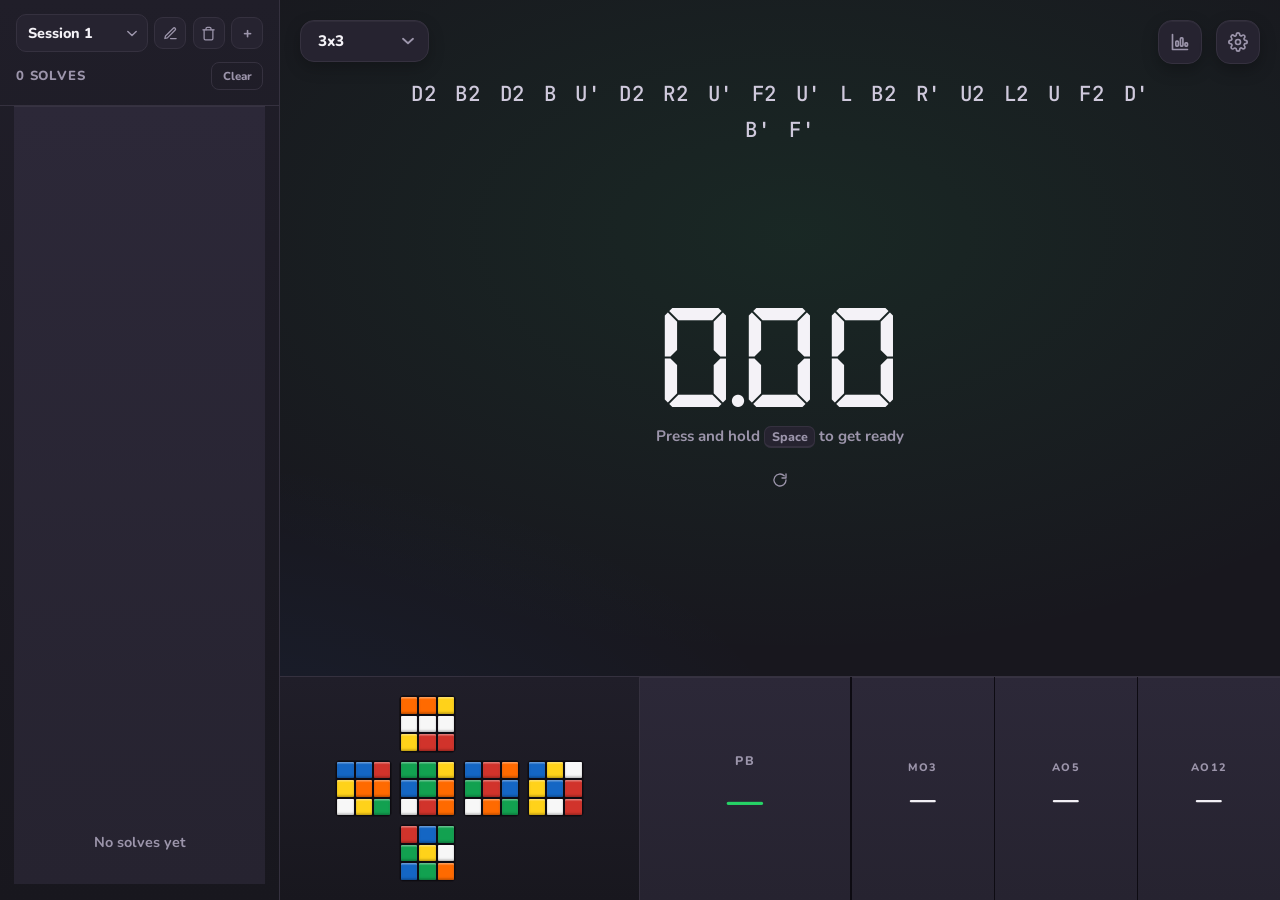
==== commit ee58b57b: "Themes: custom accent color picker + theme the stats page - Add a native color picker for a custom a" ====
--- a/index.html
+++ b/index.html
@@ -9,7 +9,7 @@
   <link rel="preconnect" href="https://fonts.googleapis.com" />
   <link rel="preconnect" href="https://fonts.gstatic.com" crossorigin />
   <link href="https://fonts.googleapis.com/css2?family=JetBrains+Mono:wght@400;500&family=Nunito:wght@400;600;700;800;900&display=swap" rel="stylesheet" />
-  <link rel="stylesheet" href="style.css?v=23" />
+  <link rel="stylesheet" href="style.css?v=24" />
 </head>
 <body>
   <!-- Stats page link -->
@@ -25,6 +25,37 @@
     <div class="modal" role="dialog" aria-modal="true">
       <button class="modal-close" id="settings-close" type="button" aria-label="Close">×</button>
       <h2 class="modal-title">Options</h2>
+
+      <div class="opt-group">
+        <span class="opt-group-label">Theme</span>
+        <div class="theme-row">
+          <label class="theme-field">
+            Base
+            <select class="theme-select" id="surface-select">
+              <option value="charcoal">Charcoal</option>
+              <option value="slate">Slate</option>
+              <option value="warm">Warm</option>
+              <option value="midnight">Midnight</option>
+              <option value="light">Light</option>
+            </select>
+          </label>
+          <label class="theme-field">
+            Accent
+            <div class="accent-row">
+              <select class="theme-select" id="accent-select">
+                <option value="green">Green</option>
+                <option value="blue">Blue</option>
+                <option value="violet">Violet</option>
+                <option value="rose">Rose</option>
+                <option value="amber">Amber</option>
+                <option value="teal">Teal</option>
+                <option value="custom">Custom</option>
+              </select>
+              <input type="color" class="accent-color" id="accent-color" title="Custom accent color" aria-label="Custom accent color" />
+            </div>
+          </label>
+        </div>
+      </div>
 
       <div class="opt-group">
         <span class="opt-group-label">Input</span>
@@ -185,6 +216,6 @@
     </div>
   </div>
 
-  <script src="script.js?v=21"></script>
+  <script src="script.js?v=22"></script>
 </body>
 </html>
--- a/style.css
+++ b/style.css
@@ -13,7 +13,7 @@
 }
 
 :root {
-  /* Warm charcoal surfaces */
+  /* Surface base: Charcoal (default). data-surface swaps these. */
   --bg: #18171e;
   --panel: #201e29;
   --card: #262330;
@@ -22,8 +22,14 @@
   --border-strong: #4a4557;
   --fg: #f4f2f7;
   --muted: #9c95ab;
-
+  /* Surface-derived tokens (also swapped per surface, e.g. light mode) */
+  --seam: #0d0b12;                       /* tile dividers */
+  --hover: rgba(255, 255, 255, 0.05);    /* subtle row/tile hover */
+  --scramble: #cfc9dc;                   /* scramble text */
+
+  /* Accent: Green (default). data-accent swaps these. */
   --ready: #26d366;
+  --accent2: #2b7fff;
   --running: #f4f2f7;
   --danger: #ff5c5c;
   --warn: #ffb020;
@@ -42,6 +48,67 @@
   --bounce: cubic-bezier(0.34, 1.56, 0.64, 1);
 }
 
+/* ---------- Surfaces (data-surface on <html>) ---------- */
+[data-surface="slate"] {
+  --bg: #0f151c;
+  --panel: #172230;
+  --card: #1d2a3a;
+  --card-2: #223245;
+  --border: #2c3f56;
+  --border-strong: #3d5470;
+  --fg: #eef4fb;
+  --muted: #8fa3bb;
+  --seam: #070b10;
+  --scramble: #b9c6d8;
+}
+
+[data-surface="warm"] {
+  --bg: #17130d;
+  --panel: #241d13;
+  --card: #2d2418;
+  --card-2: #362b1d;
+  --border: #443626;
+  --border-strong: #5f4c34;
+  --fg: #f8f0e6;
+  --muted: #b8a488;
+  --seam: #0d0a06;
+  --scramble: #d8cbb8;
+}
+
+[data-surface="midnight"] {
+  --bg: #0b0d12;
+  --panel: #12151d;
+  --card: #171b25;
+  --card-2: #1c212d;
+  --border: #262c3a;
+  --border-strong: #38404f;
+  --fg: #eef1f7;
+  --muted: #8b93a5;
+  --seam: #05070a;
+  --scramble: #b7becd;
+}
+
+[data-surface="light"] {
+  --bg: #eceef2;
+  --panel: #f7f8fa;
+  --card: #ffffff;
+  --card-2: #fbfcfd;
+  --border: #dee1e7;
+  --border-strong: #c2c7d0;
+  --fg: #1b1d24;
+  --muted: #6b7280;
+  --seam: #d7dae1;
+  --hover: rgba(0, 0, 0, 0.05);
+  --scramble: #3a4049;
+}
+
+/* ---------- Accents (data-accent on <html>) ---------- */
+[data-accent="blue"]   { --ready: #38bdf8; --accent2: #6366f1; }
+[data-accent="violet"] { --ready: #a78bfa; --accent2: #f472b6; }
+[data-accent="rose"]   { --ready: #fb6f92; --accent2: #fb923c; }
+[data-accent="amber"]  { --ready: #ff9f43; --accent2: #f43f5e; }
+[data-accent="teal"]   { --ready: #2dd4bf; --accent2: #4ade80; }
+
 * {
   box-sizing: border-box;
   margin: 0;
@@ -61,8 +128,8 @@
   display: flex;
   height: 100vh;
   background:
-    radial-gradient(1100px 620px at 62% 26%, rgba(38, 211, 102, 0.07), transparent 68%),
-    radial-gradient(900px 500px at 15% 90%, rgba(43, 127, 255, 0.06), transparent 70%),
+    radial-gradient(1100px 620px at 62% 26%, color-mix(in srgb, var(--ready) 9%, transparent), transparent 68%),
+    radial-gradient(900px 500px at 15% 90%, color-mix(in srgb, var(--accent2) 8%, transparent), transparent 70%),
     var(--bg);
 }
 
@@ -138,6 +205,80 @@
   margin-bottom: 0.15rem;
 }
 
+/* Theme: base + accent dropdowns */
+.theme-row {
+  display: flex;
+  gap: 0.6rem;
+  margin-top: 0.6rem;
+}
+
+.theme-field {
+  flex: 1;
+  min-width: 0;
+  display: flex;
+  flex-direction: column;
+  gap: 0.32rem;
+  font-size: 0.62rem;
+  font-weight: 800;
+  text-transform: uppercase;
+  letter-spacing: 0.07em;
+  color: var(--muted);
+}
+
+.theme-select {
+  appearance: none;
+  -webkit-appearance: none;
+  background-color: var(--card);
+  color: var(--fg);
+  border: 1px solid var(--border);
+  border-radius: 10px;
+  padding: 0.5rem 2rem 0.5rem 0.7rem;
+  font-size: 0.88rem;
+  font-weight: 700;
+  font-family: inherit;
+  cursor: pointer;
+  background-image: url("data:image/svg+xml;utf8,<svg xmlns='http://www.w3.org/2000/svg' viewBox='0 0 12 8' fill='none' stroke='%239c95ab' stroke-width='1.8' stroke-linecap='round' stroke-linejoin='round'><path d='M1 1.75 6 6.25 11 1.75'/></svg>");
+  background-repeat: no-repeat;
+  background-position: right 0.65rem center;
+  background-size: 0.65rem;
+  transition: border-color 0.15s ease;
+}
+
+.theme-select:hover {
+  border-color: var(--border-strong);
+}
+
+.theme-select option {
+  background: var(--panel);
+  color: var(--fg);
+}
+
+.accent-row {
+  display: flex;
+  align-items: stretch;
+  gap: 0.4rem;
+}
+
+.accent-row .theme-select {
+  flex: 1;
+  min-width: 0;
+}
+
+.accent-color {
+  flex-shrink: 0;
+  width: 40px;
+  padding: 0;
+  border: 1px solid var(--border);
+  border-radius: 10px;
+  background: var(--card);
+  cursor: pointer;
+}
+
+.accent-color:hover { border-color: var(--border-strong); }
+.accent-color::-webkit-color-swatch-wrapper { padding: 3px; }
+.accent-color::-webkit-color-swatch { border: none; border-radius: 7px; }
+.accent-color::-moz-color-swatch { border: none; border-radius: 7px; }
+
 /* Data (backup) controls */
 .data-row {
   display: flex;
@@ -240,7 +381,7 @@
   width: var(--sidebar-w);
   flex-shrink: 0;
   height: 100%;
-  background: linear-gradient(180deg, var(--panel), #1c1a24);
+  background: linear-gradient(180deg, var(--panel), var(--bg));
   border-right: 1px solid var(--border);
   display: flex;
   flex-direction: column;
@@ -361,7 +502,7 @@
   flex-direction: column;
   gap: 1.5px; /* black seams between tiles, like the bottom stat grid */
   margin: 1.05rem 0.9rem 0.9rem;
-  background: #0d0b12;
+  background: var(--seam);
 }
 
 /* Solve area — same tile material as the PB strip / bottom dock */
@@ -442,7 +583,7 @@
 }
 
 .solve-item:hover {
-  background: rgba(255, 255, 255, 0.05);
+  background: var(--hover);
 }
 
 .solve-index {
@@ -604,7 +745,7 @@
   font-weight: 500;
   letter-spacing: 0.03em;
   line-height: 1.75;
-  color: #cfc9dc;
+  color: var(--scramble);
   word-spacing: 0.3em;
 }
 
@@ -641,7 +782,7 @@
 }
 
 .timer.running {
-  color: var(--running);
+  color: var(--fg);
 }
 
 .timer.solve-label {
@@ -765,7 +906,7 @@
   height: var(--dock-h);
   display: flex;
   border-top: 1px solid var(--border);
-  background: linear-gradient(180deg, var(--panel), #1b1922);
+  background: linear-gradient(180deg, var(--panel), var(--bg));
 }
 
 /* Section 1: cube preview */
@@ -820,7 +961,7 @@
   display: grid;
   gap: 2px;
   padding: 2px;
-  background: #0d0b12;
+  background: var(--seam);
   border-radius: 5px;
   overflow: hidden;
   box-shadow: inset 0 0 0 1px rgba(255, 255, 255, 0.03);
@@ -856,7 +997,7 @@
   /* thin black dividers show through the gaps — only between cards, never on the outer edges */
   gap: 1.5px;
   padding: 0;
-  background: #0d0b12;
+  background: var(--seam);
 }
 
 .stat {
@@ -887,7 +1028,7 @@
   grid-template-columns: repeat(3, 1fr);
   grid-template-rows: 1fr;
   gap: 1.5px;
-  background: #0d0b12;
+  background: var(--seam);
 }
 
 .stat-grid .card-mo3,
@@ -1005,7 +1146,7 @@
   line-height: 1.75;
   letter-spacing: 0.03em;
   word-spacing: 0.28em;
-  color: #cfc9dc;
+  color: var(--scramble);
   text-align: center;
   max-height: 30vh;
   overflow-y: auto;
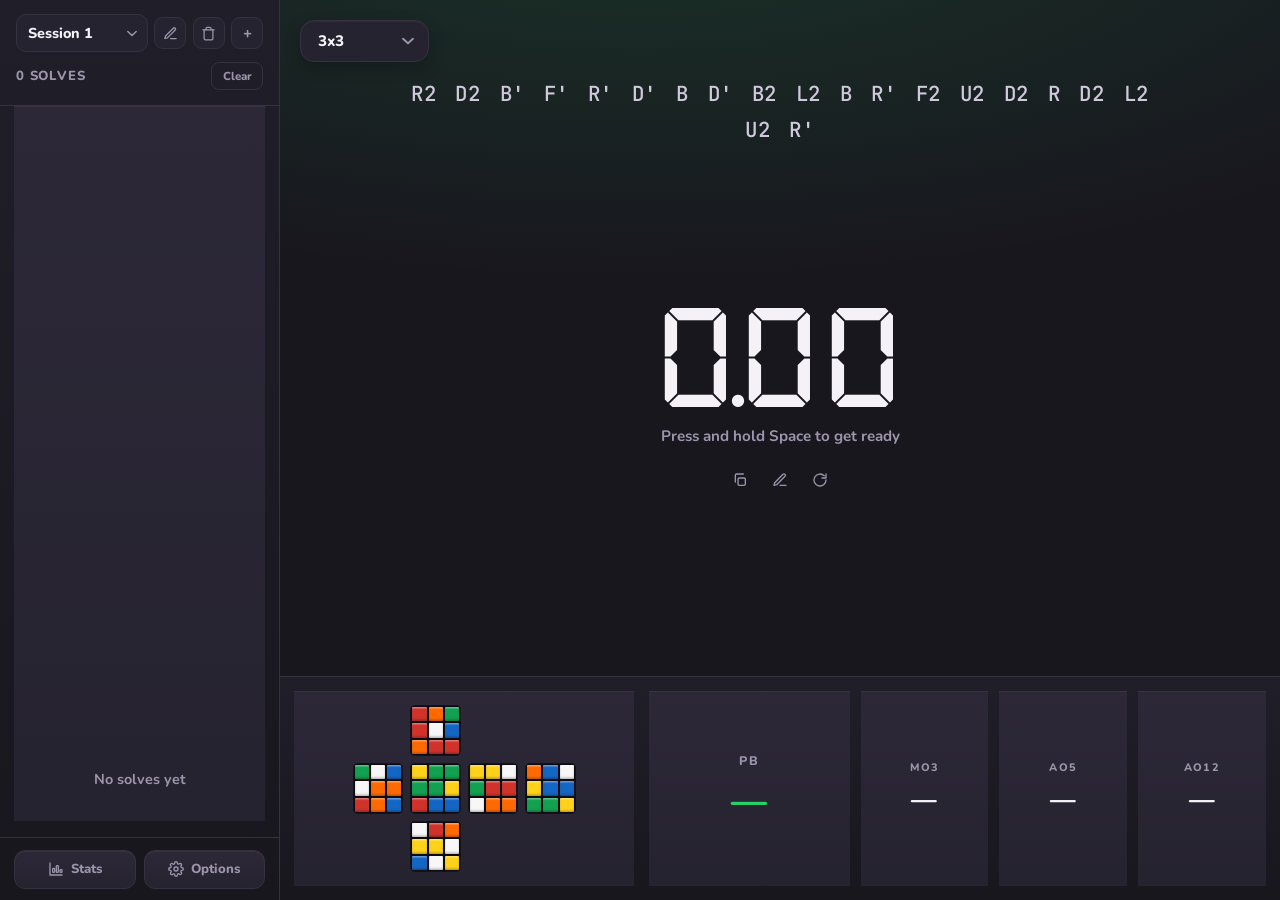
==== commit 219b8e05: "Themes rework, WCA inspection, scramble tools, layout polish - Themes: back to coordinated colorways" ====
--- a/index.html
+++ b/index.html
@@ -9,18 +9,9 @@
   <link rel="preconnect" href="https://fonts.googleapis.com" />
   <link rel="preconnect" href="https://fonts.gstatic.com" crossorigin />
   <link href="https://fonts.googleapis.com/css2?family=JetBrains+Mono:wght@400;500&family=Nunito:wght@400;600;700;800;900&display=swap" rel="stylesheet" />
-  <link rel="stylesheet" href="style.css?v=24" />
+  <link rel="stylesheet" href="style.css?v=26" />
 </head>
 <body>
-  <!-- Stats page link -->
-  <a class="stats-link" href="stats.html" aria-label="Statistics" title="Statistics">
-    <svg viewBox="0 0 24 24" fill="none" stroke-width="2" stroke-linecap="round" stroke-linejoin="round"><path d="M3 3v18h18"/><rect x="7" y="11" width="3" height="6" rx="1"/><rect x="12.5" y="7" width="3" height="10" rx="1"/><rect x="18" y="13" width="3" height="4" rx="1"/></svg>
-  </a>
-
-  <!-- Options -->
-  <button class="settings-toggle" id="settings-toggle" type="button" aria-label="Options" title="Options">
-    <svg viewBox="0 0 24 24" fill="none" stroke-width="2" stroke-linecap="round" stroke-linejoin="round"><circle cx="12" cy="12" r="3"/><path d="M19.4 15a1.65 1.65 0 0 0 .33 1.82l.06.06a2 2 0 1 1-2.83 2.83l-.06-.06a1.65 1.65 0 0 0-1.82-.33 1.65 1.65 0 0 0-1 1.51V21a2 2 0 0 1-4 0v-.09A1.65 1.65 0 0 0 9 19.4a1.65 1.65 0 0 0-1.82.33l-.06.06a2 2 0 1 1-2.83-2.83l.06-.06a1.65 1.65 0 0 0 .33-1.82 1.65 1.65 0 0 0-1.51-1H3a2 2 0 0 1 0-4h.09A1.65 1.65 0 0 0 4.6 9a1.65 1.65 0 0 0-.33-1.82l-.06-.06a2 2 0 1 1 2.83-2.83l.06.06a1.65 1.65 0 0 0 1.82.33H9a1.65 1.65 0 0 0 1-1.51V3a2 2 0 0 1 4 0v.09a1.65 1.65 0 0 0 1 1.51 1.65 1.65 0 0 0 1.82-.33l.06-.06a2 2 0 1 1 2.83 2.83l-.06.06a1.65 1.65 0 0 0-.33 1.82V9a1.65 1.65 0 0 0 1.51 1H21a2 2 0 0 1 0 4h-.09a1.65 1.65 0 0 0-1.51 1z"/></svg>
-  </button>
   <div class="modal-backdrop settings-modal" id="settings-panel" hidden>
     <div class="modal" role="dialog" aria-modal="true">
       <button class="modal-close" id="settings-close" type="button" aria-label="Close">×</button>
@@ -29,31 +20,17 @@
       <div class="opt-group">
         <span class="opt-group-label">Theme</span>
         <div class="theme-row">
-          <label class="theme-field">
-            Base
-            <select class="theme-select" id="surface-select">
-              <option value="charcoal">Charcoal</option>
-              <option value="slate">Slate</option>
-              <option value="warm">Warm</option>
-              <option value="midnight">Midnight</option>
-              <option value="light">Light</option>
-            </select>
-          </label>
-          <label class="theme-field">
-            Accent
-            <div class="accent-row">
-              <select class="theme-select" id="accent-select">
-                <option value="green">Green</option>
-                <option value="blue">Blue</option>
-                <option value="violet">Violet</option>
-                <option value="rose">Rose</option>
-                <option value="amber">Amber</option>
-                <option value="teal">Teal</option>
-                <option value="custom">Custom</option>
-              </select>
-              <input type="color" class="accent-color" id="accent-color" title="Custom accent color" aria-label="Custom accent color" />
-            </div>
-          </label>
+          <select class="theme-select" id="theme-select">
+            <option value="green">Green</option>
+            <option value="ocean">Ocean</option>
+            <option value="violet">Violet</option>
+            <option value="rose">Rose</option>
+            <option value="ember">Ember</option>
+            <option value="mint">Mint</option>
+            <option value="light">Light</option>
+            <option value="custom">Custom</option>
+          </select>
+          <input type="color" class="accent-color" id="accent-color" title="Custom accent color" aria-label="Custom accent color" />
         </div>
       </div>
 
@@ -67,15 +44,31 @@
       </div>
 
       <div class="opt-group">
-        <span class="opt-group-label">Solving</span>
+        <span class="opt-group-label">Timer</span>
+        <div class="opt">
+          <span>Font</span>
+          <select class="opt-dropdown" id="opt-timer-font">
+            <option value="digital">Digital</option>
+            <option value="mono">Mono</option>
+            <option value="rounded">Rounded</option>
+          </select>
+        </div>
+        <div class="opt">
+          <span>While solving</span>
+          <select class="opt-dropdown" id="opt-running-display">
+            <option value="full">Full time</option>
+            <option value="seconds">Seconds only</option>
+            <option value="hidden">Hidden (“solve”)</option>
+          </select>
+        </div>
+        <label class="opt">
+          <span>WCA inspection (15s)</span>
+          <input type="checkbox" id="opt-inspection" />
+          <span class="switch"></span>
+        </label>
         <label class="opt">
           <span>Hide interface during solve</span>
           <input type="checkbox" id="opt-hide-ui" />
-          <span class="switch"></span>
-        </label>
-        <label class="opt">
-          <span>Hide timer during solve</span>
-          <input type="checkbox" id="opt-hide-timer" />
           <span class="switch"></span>
         </label>
       </div>
@@ -145,6 +138,17 @@
       <ul class="solve-list" id="solve-list"></ul>
       <p class="solve-empty" id="solve-empty">No solves yet</p>
     </div>
+
+    <div class="sidebar-footer">
+      <a class="side-btn" href="stats.html" aria-label="Statistics" title="Statistics">
+        <svg viewBox="0 0 24 24" fill="none" stroke-width="2" stroke-linecap="round" stroke-linejoin="round"><path d="M3 3v18h18"/><rect x="7" y="11" width="3" height="6" rx="1"/><rect x="12.5" y="7" width="3" height="10" rx="1"/><rect x="18" y="13" width="3" height="4" rx="1"/></svg>
+        Stats
+      </a>
+      <button class="side-btn side-settings" id="settings-toggle" type="button" aria-label="Options" title="Options">
+        <svg viewBox="0 0 24 24" fill="none" stroke-width="2" stroke-linecap="round" stroke-linejoin="round"><circle cx="12" cy="12" r="3"/><path d="M19.4 15a1.65 1.65 0 0 0 .33 1.82l.06.06a2 2 0 1 1-2.83 2.83l-.06-.06a1.65 1.65 0 0 0-1.82-.33 1.65 1.65 0 0 0-1 1.51V21a2 2 0 0 1-4 0v-.09A1.65 1.65 0 0 0 9 19.4a1.65 1.65 0 0 0-1.82.33l-.06.06a2 2 0 1 1-2.83-2.83l.06-.06a1.65 1.65 0 0 0 .33-1.82 1.65 1.65 0 0 0-1.51-1H3a2 2 0 0 1 0-4h.09A1.65 1.65 0 0 0 4.6 9a1.65 1.65 0 0 0-.33-1.82l-.06-.06a2 2 0 1 1 2.83-2.83l.06.06a1.65 1.65 0 0 0 1.82.33H9a1.65 1.65 0 0 0 1-1.51V3a2 2 0 0 1 4 0v.09a1.65 1.65 0 0 0 1 1.51 1.65 1.65 0 0 0 1.82-.33l.06-.06a2 2 0 1 1 2.83 2.83l-.06.06a1.65 1.65 0 0 0-.33 1.82V9a1.65 1.65 0 0 0 1.51 1H21a2 2 0 0 1 0 4h-.09a1.65 1.65 0 0 0-1.51 1z"/></svg>
+        Options
+      </button>
+    </div>
   </aside>
 
   <div class="main-col">
@@ -159,9 +163,17 @@
           <input class="manual-input" id="manual-input" type="text" inputmode="decimal" autocomplete="off" placeholder="0.00" aria-label="Enter time" />
           <span class="manual-hint">Type a time, press <kbd>Enter</kbd> · e.g. 3415 → 34.15</span>
         </div>
-        <button class="new-scramble" id="new-scramble" type="button" aria-label="New scramble" title="New scramble">
-        <svg viewBox="0 0 24 24" fill="none" stroke-width="2" stroke-linecap="round" stroke-linejoin="round"><path d="M21 12a9 9 0 1 1-2.64-6.36"/><path d="M21 3v6h-6"/></svg>
-      </button>
+        <div class="scramble-tools">
+          <button class="scramble-tool" id="copy-scramble" type="button" aria-label="Copy scramble" title="Copy scramble">
+            <svg viewBox="0 0 24 24" fill="none" stroke-width="2" stroke-linecap="round" stroke-linejoin="round"><rect x="9" y="9" width="11" height="11" rx="2"/><path d="M5 15V5a2 2 0 0 1 2-2h10"/></svg>
+          </button>
+          <button class="scramble-tool" id="edit-scramble" type="button" aria-label="Enter a scramble" title="Enter a scramble">
+            <svg viewBox="0 0 24 24" fill="none" stroke-width="2" stroke-linecap="round" stroke-linejoin="round"><path d="M12 20h9"/><path d="M16.5 3.5a2.12 2.12 0 0 1 3 3L7 19l-4 1 1-4z"/></svg>
+          </button>
+          <button class="new-scramble" id="new-scramble" type="button" aria-label="New scramble" title="New scramble">
+            <svg viewBox="0 0 24 24" fill="none" stroke-width="2" stroke-linecap="round" stroke-linejoin="round"><path d="M21 12a9 9 0 1 1-2.64-6.36"/><path d="M21 3v6h-6"/></svg>
+          </button>
+        </div>
       </div>
     </main>
 
@@ -216,6 +228,18 @@
     </div>
   </div>
 
-  <script src="script.js?v=22"></script>
+  <!-- Manual scramble entry modal -->
+  <div class="modal-backdrop" id="scramble-edit-modal" hidden>
+    <div class="modal" role="dialog" aria-modal="true">
+      <button class="modal-close" id="scramble-edit-close" type="button" aria-label="Close">×</button>
+      <h3 class="modal-title">Enter a scramble</h3>
+      <textarea class="scramble-edit-input" id="scramble-edit-input" rows="3" spellcheck="false" placeholder="Paste or type a scramble…"></textarea>
+      <div class="modal-actions">
+        <button class="modal-action" id="scramble-edit-apply" type="button">Use scramble</button>
+      </div>
+    </div>
+  </div>
+
+  <script src="script.js?v=24"></script>
 </body>
 </html>
--- a/style.css
+++ b/style.css
@@ -13,7 +13,7 @@
 }
 
 :root {
-  /* Surface base: Charcoal (default). data-surface swaps these. */
+  /* Green colorway (default). data-theme swaps the surface + accent together. */
   --bg: #18171e;
   --panel: #201e29;
   --card: #262330;
@@ -27,7 +27,7 @@
   --hover: rgba(255, 255, 255, 0.05);    /* subtle row/tile hover */
   --scramble: #cfc9dc;                   /* scramble text */
 
-  /* Accent: Green (default). data-accent swaps these. */
+  /* Accent (green). */
   --ready: #26d366;
   --accent2: #2b7fff;
   --running: #f4f2f7;
@@ -48,66 +48,48 @@
   --bounce: cubic-bezier(0.34, 1.56, 0.64, 1);
 }
 
-/* ---------- Surfaces (data-surface on <html>) ---------- */
-[data-surface="slate"] {
-  --bg: #0f151c;
-  --panel: #172230;
-  --card: #1d2a3a;
-  --card-2: #223245;
-  --border: #2c3f56;
-  --border-strong: #3d5470;
-  --fg: #eef4fb;
-  --muted: #8fa3bb;
-  --seam: #070b10;
-  --scramble: #b9c6d8;
-}
-
-[data-surface="warm"] {
-  --bg: #17130d;
-  --panel: #241d13;
-  --card: #2d2418;
-  --card-2: #362b1d;
-  --border: #443626;
-  --border-strong: #5f4c34;
-  --fg: #f8f0e6;
-  --muted: #b8a488;
-  --seam: #0d0a06;
-  --scramble: #d8cbb8;
-}
-
-[data-surface="midnight"] {
-  --bg: #0b0d12;
-  --panel: #12151d;
-  --card: #171b25;
-  --card-2: #1c212d;
-  --border: #262c3a;
-  --border-strong: #38404f;
-  --fg: #eef1f7;
-  --muted: #8b93a5;
-  --seam: #05070a;
-  --scramble: #b7becd;
-}
-
-[data-surface="light"] {
-  --bg: #eceef2;
-  --panel: #f7f8fa;
-  --card: #ffffff;
-  --card-2: #fbfcfd;
-  --border: #dee1e7;
-  --border-strong: #c2c7d0;
-  --fg: #1b1d24;
-  --muted: #6b7280;
-  --seam: #d7dae1;
-  --hover: rgba(0, 0, 0, 0.05);
-  --scramble: #3a4049;
-}
-
-/* ---------- Accents (data-accent on <html>) ---------- */
-[data-accent="blue"]   { --ready: #38bdf8; --accent2: #6366f1; }
-[data-accent="violet"] { --ready: #a78bfa; --accent2: #f472b6; }
-[data-accent="rose"]   { --ready: #fb6f92; --accent2: #fb923c; }
-[data-accent="amber"]  { --ready: #ff9f43; --accent2: #f43f5e; }
-[data-accent="teal"]   { --ready: #2dd4bf; --accent2: #4ade80; }
+/* ---------- Colorways (data-theme on <html>): accent + matching surface ---------- */
+[data-theme="ocean"] {
+  --bg: #0f151c; --panel: #172230; --card: #1d2a3a; --card-2: #223245;
+  --border: #2c3f56; --border-strong: #3d5470; --fg: #eef4fb; --muted: #8fa3bb;
+  --seam: #070b10; --scramble: #b9c6d8;
+  --ready: #38bdf8; --accent2: #6366f1;
+}
+
+[data-theme="violet"] {
+  --bg: #15121f; --panel: #1f1a2e; --card: #271f3a; --card-2: #2d2444;
+  --border: #3a2f57; --border-strong: #4f4177; --fg: #f2eefb; --muted: #a396bf;
+  --seam: #0a0812; --scramble: #c8bce0;
+  --ready: #a78bfa; --accent2: #f472b6;
+}
+
+[data-theme="rose"] {
+  --bg: #1a1016; --panel: #271722; --card: #31202c; --card-2: #3a2634;
+  --border: #4a3040; --border-strong: #64425a; --fg: #fbeef4; --muted: #bf94a8;
+  --seam: #100810; --scramble: #e2b8ca;
+  --ready: #fb6f92; --accent2: #fb923c;
+}
+
+[data-theme="ember"] {
+  --bg: #17130d; --panel: #241d13; --card: #2d2418; --card-2: #362b1d;
+  --border: #443626; --border-strong: #5f4c34; --fg: #f8f0e6; --muted: #b8a488;
+  --seam: #0d0a06; --scramble: #d8cbb8;
+  --ready: #ff9f43; --accent2: #f43f5e;
+}
+
+[data-theme="mint"] {
+  --bg: #101816; --panel: #172420; --card: #1d2e28; --card-2: #223730;
+  --border: #2c463d; --border-strong: #3d6155; --fg: #eafaf4; --muted: #92b3a7;
+  --seam: #060c0a; --scramble: #a9d2c6;
+  --ready: #2dd4bf; --accent2: #4ade80;
+}
+
+[data-theme="light"] {
+  --bg: #eceef2; --panel: #f7f8fa; --card: #ffffff; --card-2: #fbfcfd;
+  --border: #dee1e7; --border-strong: #c2c7d0; --fg: #1b1d24; --muted: #6b7280;
+  --seam: #d7dae1; --hover: rgba(0, 0, 0, 0.05); --scramble: #3a4049;
+  --ready: #16a34a; --accent2: #2563eb;
+}
 
 * {
   box-sizing: border-box;
@@ -128,9 +110,9 @@
   display: flex;
   height: 100vh;
   background:
-    radial-gradient(1100px 620px at 62% 26%, color-mix(in srgb, var(--ready) 9%, transparent), transparent 68%),
-    radial-gradient(900px 500px at 15% 90%, color-mix(in srgb, var(--accent2) 8%, transparent), transparent 70%),
+    radial-gradient(130% 72% at 50% -12%, color-mix(in srgb, var(--ready) 15%, transparent), transparent 60%),
     var(--bg);
+  background-repeat: no-repeat;
 }
 
 /* ---------- Icon buttons (shared) ---------- */
@@ -142,44 +124,50 @@
   stroke: currentColor;
 }
 
-/* ---------- Top-right buttons ---------- */
-.settings-toggle,
-.stats-link {
-  position: fixed;
-  top: 1.25rem;
-  width: 44px;
-  height: 44px;
-  background: var(--card);
-  border: 1px solid var(--border);
-  border-radius: 14px;
-  color: var(--muted);
-  cursor: pointer;
+/* ---------- Sidebar footer: Stats + Options ---------- */
+.sidebar-footer {
+  display: flex;
+  gap: 0.5rem;
+  padding: 0.7rem 0.9rem;
+  border-top: 1px solid var(--border);
+}
+
+.side-btn {
+  flex: 1;
+  min-width: 0;
   display: flex;
   align-items: center;
   justify-content: center;
-  z-index: 40;
-  box-shadow: 0 6px 16px rgba(0, 0, 0, 0.25), inset 0 1px 0 rgba(255, 255, 255, 0.04);
-  transition: color 0.2s ease, border-color 0.2s ease, transform 0.35s ease, background 0.2s ease;
-}
-
-.settings-toggle { right: 1.25rem; }
-.stats-link { right: 4.85rem; }
-
-.stats-link svg { width: 20px; height: 20px; stroke: currentColor; }
-
-.stats-link:hover {
+  gap: 0.45rem;
+  padding: 0.6rem 0.6rem;
+  background: linear-gradient(180deg, var(--card-2), var(--card));
+  border: 1px solid var(--border);
+  border-radius: 11px;
+  color: var(--muted);
+  font-family: inherit;
+  font-size: 0.82rem;
+  font-weight: 800;
+  letter-spacing: 0.01em;
+  cursor: pointer;
+  text-decoration: none;
+  box-shadow: inset 0 1px 0 rgba(255, 255, 255, 0.05);
+  transition: color 0.16s ease, border-color 0.16s ease, background 0.16s ease, transform 0.16s var(--bounce);
+}
+
+.side-btn svg {
+  width: 16px;
+  height: 16px;
+  stroke: currentColor;
+  transition: transform 0.3s var(--bounce);
+}
+
+.side-btn:hover {
   color: var(--fg);
   border-color: var(--border-strong);
-  background: var(--card-2);
-  transform: translateY(-2px);
-}
-
-.settings-toggle:hover {
-  color: var(--fg);
-  border-color: var(--border-strong);
-  background: var(--card-2);
-  transform: rotate(45deg);
-}
+  transform: translateY(-1px);
+}
+
+.side-settings:hover svg { transform: rotate(60deg); }
 
 @keyframes pop {
   from { opacity: 0; transform: translateY(-6px) scale(0.97); }
@@ -205,41 +193,31 @@
   margin-bottom: 0.15rem;
 }
 
-/* Theme: base + accent dropdowns */
+/* Theme: colorway dropdown + custom-accent swatch */
 .theme-row {
   display: flex;
-  gap: 0.6rem;
+  align-items: stretch;
+  gap: 0.4rem;
   margin-top: 0.6rem;
 }
 
-.theme-field {
+.theme-select {
   flex: 1;
   min-width: 0;
-  display: flex;
-  flex-direction: column;
-  gap: 0.32rem;
-  font-size: 0.62rem;
-  font-weight: 800;
-  text-transform: uppercase;
-  letter-spacing: 0.07em;
-  color: var(--muted);
-}
-
-.theme-select {
   appearance: none;
   -webkit-appearance: none;
   background-color: var(--card);
   color: var(--fg);
   border: 1px solid var(--border);
   border-radius: 10px;
-  padding: 0.5rem 2rem 0.5rem 0.7rem;
-  font-size: 0.88rem;
+  padding: 0.55rem 2rem 0.55rem 0.75rem;
+  font-size: 0.9rem;
   font-weight: 700;
   font-family: inherit;
   cursor: pointer;
   background-image: url("data:image/svg+xml;utf8,<svg xmlns='http://www.w3.org/2000/svg' viewBox='0 0 12 8' fill='none' stroke='%239c95ab' stroke-width='1.8' stroke-linecap='round' stroke-linejoin='round'><path d='M1 1.75 6 6.25 11 1.75'/></svg>");
   background-repeat: no-repeat;
-  background-position: right 0.65rem center;
+  background-position: right 0.7rem center;
   background-size: 0.65rem;
   transition: border-color 0.15s ease;
 }
@@ -251,17 +229,6 @@
 .theme-select option {
   background: var(--panel);
   color: var(--fg);
-}
-
-.accent-row {
-  display: flex;
-  align-items: stretch;
-  gap: 0.4rem;
-}
-
-.accent-row .theme-select {
-  flex: 1;
-  min-width: 0;
 }
 
 .accent-color {
@@ -375,6 +342,29 @@
 .opt input:checked + .switch::after {
   transform: translateX(17px);
 }
+
+/* Inline dropdown for option rows (timer font / while solving) */
+.opt-dropdown {
+  appearance: none;
+  -webkit-appearance: none;
+  background-color: var(--card);
+  color: var(--fg);
+  border: 1px solid var(--border);
+  border-radius: 9px;
+  padding: 0.4rem 1.9rem 0.4rem 0.65rem;
+  font-size: 0.82rem;
+  font-weight: 700;
+  font-family: inherit;
+  cursor: pointer;
+  background-image: url("data:image/svg+xml;utf8,<svg xmlns='http://www.w3.org/2000/svg' viewBox='0 0 12 8' fill='none' stroke='%239c95ab' stroke-width='1.8' stroke-linecap='round' stroke-linejoin='round'><path d='M1 1.75 6 6.25 11 1.75'/></svg>");
+  background-repeat: no-repeat;
+  background-position: right 0.6rem center;
+  background-size: 0.6rem;
+  transition: border-color 0.15s ease;
+}
+
+.opt-dropdown:hover { border-color: var(--border-strong); }
+.opt-dropdown option { background: var(--panel); color: var(--fg); }
 
 /* ---------- Left sidebar (solves) ---------- */
 .sidebar {
@@ -773,9 +763,68 @@
   transition: color 0.12s ease;
 }
 
+/* Timer font choices (data-timer-font on <html>); Digital (DSEG7) is default */
+[data-timer-font="mono"] .timer {
+  font-family: "JetBrains Mono", ui-monospace, monospace;
+  font-weight: 700;
+  letter-spacing: 0;
+}
+
+[data-timer-font="rounded"] .timer {
+  font-family: "Nunito", sans-serif;
+  font-weight: 900;
+  letter-spacing: 0;
+}
+
 .timer.holding {
   color: var(--danger);
 }
+
+/* WCA inspection countdown: neutral, then amber at 8s, red at 12s */
+.timer.insp { color: var(--fg); }
+.timer.insp.insp-warn { color: var(--warn); }
+.timer.insp.insp-danger { color: var(--danger); }
+
+/* Manual scramble entry textarea */
+.scramble-edit-input {
+  width: 100%;
+  margin-bottom: 1.1rem;
+  padding: 0.7rem 0.85rem;
+  background: var(--card);
+  color: var(--fg);
+  border: 1px solid var(--border);
+  border-radius: 10px;
+  font-family: "JetBrains Mono", ui-monospace, monospace;
+  font-size: 0.95rem;
+  font-weight: 500;
+  line-height: 1.6;
+  resize: vertical;
+  min-height: 3.4rem;
+}
+
+.scramble-edit-input:focus { outline: none; border-color: var(--ready); }
+
+/* Transient toast (e.g. "Scramble copied") */
+.toast {
+  position: fixed;
+  left: 50%;
+  bottom: 2rem;
+  transform: translateX(-50%) translateY(10px);
+  background: var(--card);
+  color: var(--fg);
+  border: 1px solid var(--border);
+  padding: 0.55rem 1rem;
+  border-radius: 10px;
+  font-size: 0.85rem;
+  font-weight: 700;
+  box-shadow: 0 12px 30px rgba(0, 0, 0, 0.45);
+  opacity: 0;
+  pointer-events: none;
+  transition: opacity 0.18s ease, transform 0.18s ease;
+  z-index: 80;
+}
+
+.toast.show { opacity: 1; transform: translateX(-50%) translateY(0); }
 
 .timer.ready {
   color: var(--ready);
@@ -872,6 +921,29 @@
 }
 
 /* New scramble icon button — bare icon, no chrome */
+.scramble-tools {
+  display: flex;
+  align-items: center;
+  gap: 0.5rem;
+}
+
+.scramble-tool {
+  background: none;
+  color: var(--muted);
+  border: none;
+  width: 32px;
+  height: 32px;
+  cursor: pointer;
+  display: flex;
+  align-items: center;
+  justify-content: center;
+  transition: color 0.16s ease, transform 0.16s var(--bounce);
+}
+
+.scramble-tool svg { width: 16px; height: 16px; stroke: currentColor; }
+.scramble-tool:hover { color: var(--fg); transform: translateY(-1px); }
+.scramble-tool.copied { color: var(--ready); }
+
 .new-scramble {
   background: none;
   color: var(--muted);
@@ -905,17 +977,20 @@
   flex-shrink: 0;
   height: var(--dock-h);
   display: flex;
+  gap: 0.9rem;
+  padding: 0.9rem;
   border-top: 1px solid var(--border);
   background: linear-gradient(180deg, var(--panel), var(--bg));
 }
 
-/* Section 1: cube preview */
+/* Section 1: cube preview — a card, matching the sidebar panels */
 .dock-preview {
-  width: 360px;
+  width: 340px;
   flex-shrink: 0;
-  border-right: 1px solid var(--border);
-  display: flex;
-  padding: 1.15rem 1.35rem;
+  display: flex;
+  padding: 0.85rem;
+  background: linear-gradient(180deg, var(--card-2), var(--card));
+  box-shadow: inset 0 1px 0 rgba(255, 255, 255, 0.05);
   cursor: zoom-in;
 }
 
@@ -994,10 +1069,10 @@
   flex: 1;
   display: flex;
   align-items: stretch;
-  /* thin black dividers show through the gaps — only between cards, never on the outer edges */
-  gap: 1.5px;
+  /* dock background shows through as margins between the tiles */
+  gap: 0.7rem;
   padding: 0;
-  background: var(--seam);
+  background: transparent;
 }
 
 .stat {
@@ -1027,8 +1102,8 @@
   display: grid;
   grid-template-columns: repeat(3, 1fr);
   grid-template-rows: 1fr;
-  gap: 1.5px;
-  background: var(--seam);
+  gap: 0.7rem;
+  background: transparent;
 }
 
 .stat-grid .card-mo3,
